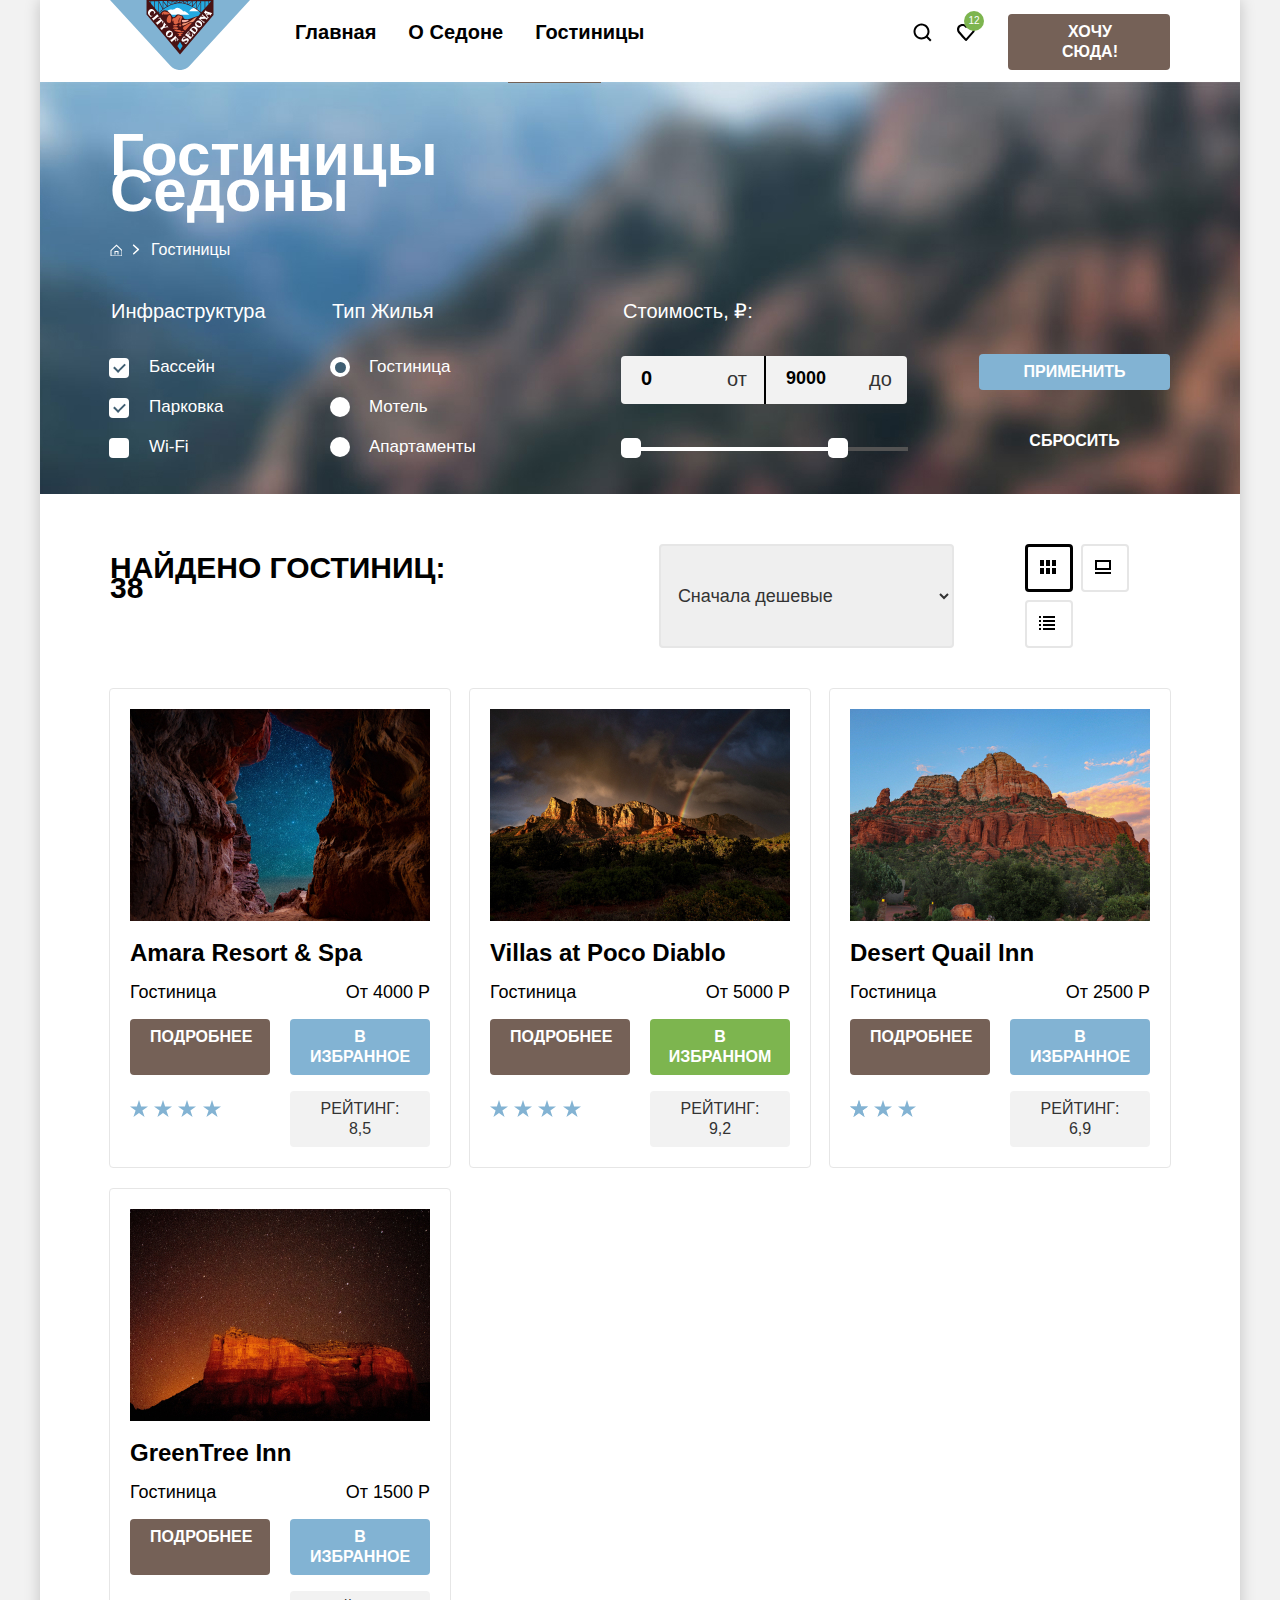
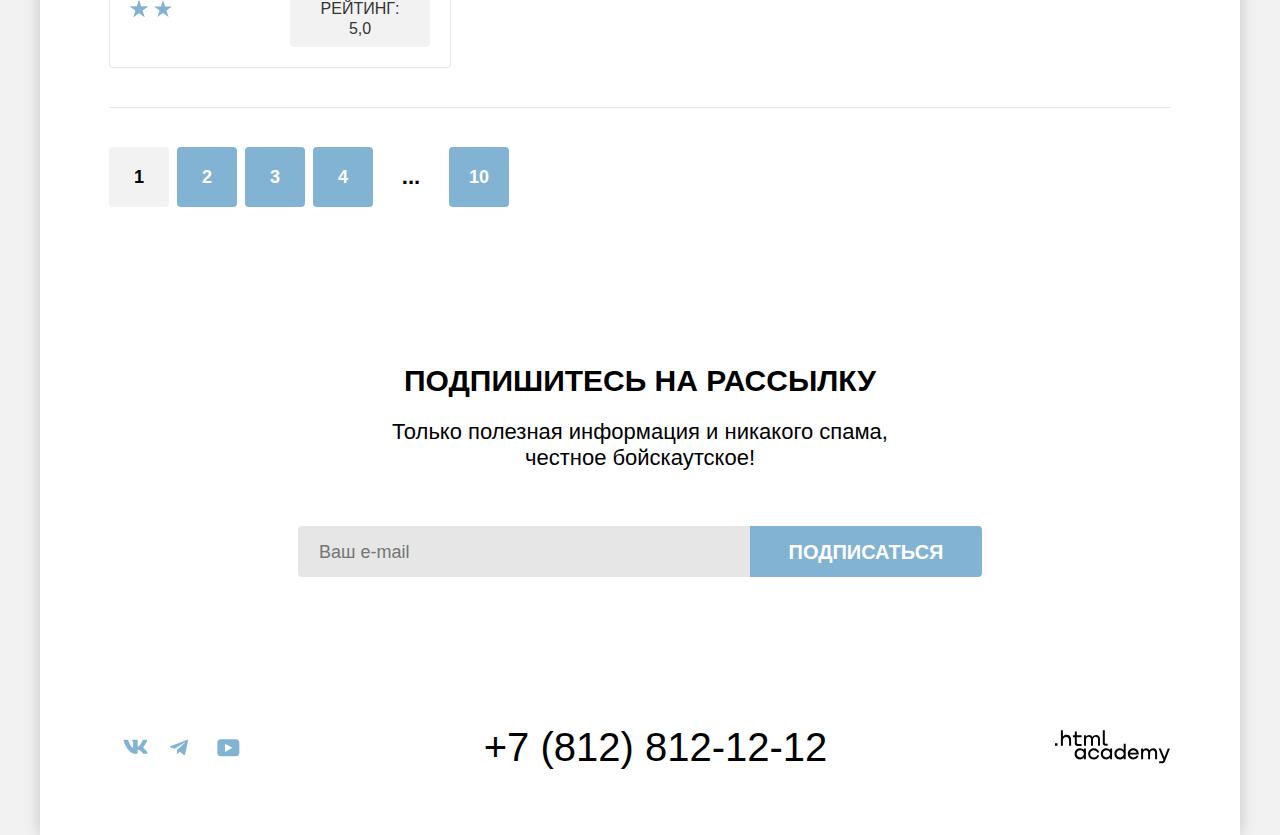
==== catalog.html @ 8e76fc3d "Merge pull request #8 from ClaireFotina/master" ====
<!DOCTYPE html>
<html lang="ru">

    <head>
        <meta charset="utf-8">
        <title>HTML Academy: Седона</title>
        <link rel="stylesheet" href="./styles/style.css">
    </head>

    <body class="body">
        <div class="container">
            <header class="main-header">
                <a href="#" class="logo-link">
                    <img class="logo-image" src="./images/logo.svg" alt="Логотип сайта города Седона">
                </a>
                <nav class="nav">
                    <ul class="main-menu">
                        <li class="main-menu-item">
                            <a href="./index.html" class="main-menu-link">Главная</a>
                        </li>
                        <li class="main-menu-item">
                            <a href="#" class="main-menu-link">О Седоне</a>
                        </li>
                        <li class="main-menu-item">
                            <a href="./catalog.html" class="main-menu-link">Гостиницы</a>
                        </li>
                    </ul>
                    <ul class="user-menu">
                        <li class="user-menu-item">
                            <a href="#" class="user-menu-link-search">
                                <span class="visually-hidden">Поиск по сайту</span>
                            </a>
                        </li>
                        <li class="user-menu-item">
                            <a href="#" class="user-menu-link-favorite">
                                <span class="visually-hidden">Перейти в избранное</span>
                                <span class="fav-count">12</span>
                            </a>
                        </li>
                        <li class="user-menu-item-button">
                            <a href="#" class="user-menu-link-button">Хочу сюда!</a>
                        </li>
                    </ul>
                </nav>
            </header>
            <main>
                <section class="filter-content">
                    <h1 class="title">Гостиницы Седоны</h1>
                    <ul class="breadcrumbs">
                        <li class="breadcrumbs-icon">
                            <a href="#" class="breadcrumbs-link-home">
                                <span class="visually-hidden">Домик</span>
                            </a>
                        </li>
                        <li class="breadcrumbs-icon">
                            <a href="#" class="breadcrumbs-link-next">
                                <span class="visually-hidden">Следующий</span>
                            </a>
                        </li>
                        <li class="breadcrumbs-item">
                            <a href="#" class="breadcrumbs-link-hotels">Гостиницы</a>
                        </li>
                    </ul>
                    <h2 class="visually-hidden">Параметры поиска с фильтрами</h2>
                    <form class="search-form" action="https://echo.htmlacademy.ru/" method="get">
                        <fieldset class="search-option">
                            <legend class="search-option-title">Инфраструктура</legend>
                            <ul class="search-option-list">
                                <li class="search-option-item">
                                    <input class="checkbox-input visually-hidden" type="checkbox" id="swimming-pool"
                                        name="swimming pool" checked>
                                    <label class="checkbox-label" for="swimming-pool">Бассейн</label>
                                </li>
                                <li class="search-option-item">
                                    <input class="checkbox-input visually-hidden" type="checkbox" id="parking"
                                        name="parking" checked>
                                    <label class="checkbox-label" for="parking">Парковка</label>
                                </li>
                                <li class="search-option-item">
                                    <input class="checkbox-input visually-hidden" type="checkbox" id="Wi-Fi"
                                        name="Wi-Fi">
                                    <label class="checkbox-label" for="swimming-pool">Wi-Fi</label>
                                </li>
                            </ul>
                        </fieldset>
                        <fieldset class="search-option housing">
                            <legend class="search-option-title">Тип Жилья</legend>
                            <ul class="search-option-list">
                                <li class="search-option-item">
                                    <input class="checkbox-input visually-hidden" type="radio" id="type-house"
                                        name="type-house" checked>
                                    <label class="checkbox-label-radio" for="type-house">Гостиница</label>
                                </li>
                                <li class="search-option-item">
                                    <input class="checkbox-input visually-hidden" type=" radio" id="type-house"
                                        name="type-house">
                                    <label class="checkbox-label-radio" for="type-house">Мотель</label>
                                </li>
                                <li class="search-option-item">
                                    <input class="checkbox-input visually-hidden" type="radio" id="type-house"
                                        name="type-house">
                                    <label class="checkbox-label-radio" for="type-house">Апартаменты</label>
                                </li>
                            </ul>
                        </fieldset>
                        <fieldset class="search-option cost-form">
                            <legend class="search-option-title">Стоимость, ₽:</legend>
                            <div class="cost">
                                <imput class="cost-from" type="text" placehoider="0">0</imput>
                                <label class="catalog-filter-from">от</label>
                                <imput class="cost-till" type="text" placehoider="9000">9000</imput>
                                <label class="catalog-filter-till">до</label>
                            </div>
                            <div class="container-cost">
                                <div class="range"></div>
                                <div class="scale"></div>
                                <button class="handler handler-min" type="button">
                                    <span class="visually-hidden">Установить нижнюю границу диапазона цены</span>
                                </button>
                                <button class="handler handler-max" type="button">
                                    <span class="visually-hidden">Установить верхнюю границу диапазона цены</span>
                                </button>
                            </div>
                        </fieldset>
                        <fieldset class="search-option">
                            <a href="#" class="apply">Применить</a>
                            <a href="#" class="reset">Сбросить</a>
                        </fieldset>
                    </form>
                </section>
                <section class="catalog-hotels">
                    <h2 class="found">Найдено гостиниц: 38</h2>
                    <select class="select-control" aria-label="Сортировка">
                        <option value="cheap">Сначала дeшевые</option>
                        <option value="expensive">Сначала дорогие</option>
                        <option value="number-stars">По количеству звезд</option>
                    </select>
                    <div class="button-cards">
                        <a href="#" class="button-card">
                            <span class="visually-hidden">Показать карточки</span>
                        </a>
                        <a href="#" class="button-card-big">
                            <span class="visually-hidden">Показать курупные карточки с описанием</span>
                        </a>
                        <a href="#" class="button-card-ul">
                            <span class="visually-hidden">Показать список</span>
                        </a>
                    </div>
                </section>
                <ul class="product-list">
                    <li class="hotel-card">
                        <a href="hotel.html" class="hotel-card-link">
                            <img class="hotel-card-image" src="./images/hotel-1.jpg" alt="фото отеля Амара">
                            <h3 class="hotel-card-title">Amara Resort & Spa</h3>
                        </a>
                        <div class="prices">
                            <p class="hotel-card-price">Гостиница</p>
                            <p class="price">От 4000 P</p>
                        </div>
                        <div class="cards-container">
                            <a href="№" class="hotel-details">Подробнее</a>
                            <a href="№" class="hotel-favorites">В избранное</a>
                            <p class="four-stars-raiting"></p>
                            <span class="raiting">Рейтинг: 8,5</span>
                        </div>
                    </li>
                    <li class="hotel-card">
                        <a href="hotel.html" class="hotel-card-link">
                            <img class="hotel-card-image" src="./images/hotel-2.jpg" alt="фото виллы в Поко Диабло">
                            <h3 class="hotel-card-title">Villas at Poco Diablo</h3>
                        </a>
                        <div class="prices">
                            <p class="hotel-card-price">Гостиница</p>
                            <p class="price">От 5000 P</p>
                        </div>
                        <div class="cards-container">
                            <a href="№" class="hotel-details">Подробнее</a>
                            <a href="№" class="hotel-favorites green">В избранном</a>
                            <p class="four-stars-raiting"></p>
                            <span class="raiting">Рейтинг: 9,2</span>
                        </div>
                    </li>
                    <li class="hotel-card">
                        <a href="hotel.html" class="hotel-card-link">
                            <img class="hotel-card-image" src="./images/hotel-3.jpg" alt="фото отеля Дезерт Квол Инн">
                            <h3 class="hotel-card-title">Desert Quail Inn</h3>
                        </a>
                        <div class="prices">
                            <p class="hotel-card-price">Гостиница</p>
                            <p class="price">От 2500 Р</p>
                        </div>
                        <div class="cards-container">
                            <a href="№" class="hotel-details">Подробнее</a>
                            <a href="№" class="hotel-favorites">В избранное</a>
                            <p class="three-stars-raiting"></p>
                            <span class="raiting">Рейтинг: 6,9</span>
                        </div>
                    </li>
                    <li class="hotel-card">
                        <a href="hotel.html" class="hotel-card-link">
                            <img class="hotel-card-image" src="./images/hotel-4.jpg" alt="фото отеля Грин Три Инн">
                            <h3 class="hotel-card-title">GreenTree Inn</h3>
                        </a>
                        <div class="prices">
                            <p class="hotel-card-price">Гостиница</p>
                            <p class="price">От 1500 Р</p>
                        </div>
                        <div class="cards-container">
                            <a href="№" class="hotel-details">Подробнее</a>
                            <a href="№" class="hotel-favorites">В избранное</a>
                            <p class="two-stars-raiting"></p>
                            <span class="raiting">Рейтинг: 5,0</span>
                        </div>
                    </li>
                </ul>
                <div class="long-line">
                    <div class="line"></div>
                </div>
                <ul class="pagination">
                    <li class="pagination-item">
                        <a href="#" class="pagination-current pagination-link">1</a>
                    </li>
                    <li class="pagination-item">
                        <a href="#" class="pagination-link">2</a>
                    </li>
                    <li class="pagination-item">
                        <a href="#" class="pagination-link">3</a>
                    </li>
                    <li class="pagination-item">
                        <a href="#" class="pagination-link">4</a>
                    </li>
                    <li class="pagination-item">
                        <a href="#" class="pagination-link-more">...</a>
                    </li>
                    <li class="pagination-item">
                        <a href="#" class="pagination-link">10</a>
                    </li>
                </ul>
                </section>
            </main>
            <footer class="main-footer">
                <section class="subscribe-catalog">
                    <h2 class="visually-hidden">Подписка</h2>
                    <p class="subscribe-welcome-catalog">Подпишитесь на рассылку</p>
                    <p class="subscribe-description-catalog">Только полезная информация и никакого спама,<br>честное
                        бойскаутское!</p>
                    <form class="subscribe-form" action="https://echo.htmlacademy.ru/" method="post">
                        <input class="email-catalog" type="email" name="subscribe-email" placeholder="Ваш e-mail"
                            required>
                        <button class="subscribe-button" type="submit">Подписаться</button>
                    </form>
                </section>
                <section class="address">
                    <h2 class="visually-hidden">Контактная информация</h2>
                    <ul class="social-list">
                        <li class="social-item">
                            <a class="social-link-vk" href="#">
                                <span class="visually-hidden">Вконтакте</span>
                            </a>
                        </li>
                        <li class="social-item">
                            <a class="social-link-tg" href="#">
                                <span class="visually-hidden">Tелеграмм</span>
                            </a>
                        </li>
                        <li class="social-item">
                            <a class="social-link-youtube" href="#">
                                <span class="visually-hidden">Ютуб</span>
                            </a>
                        </li>
                    </ul>
                    <div class="phone-item">
                        <a class="phone-button-catalog" href="tel:+78128121212">+7 (812) 812-12-12</a>
                    </div>
                    <div class="footer-logo-block">
                        <a class="footer-logo-link" href="https://htmlacademy.ru/">
                            <img class="footer-logo" src="./images/html-academy.svg" alt="Логотип HTML Academy">
                        </a>
                </section>
            </footer>
        </div>
    </body>

</html>
---- styles/style.css ----
@font-face {
    font-family: "PT Sans";
    font-style: normal;
    font-weight: 400;
    src: url("../fonts/ptsans-400.woff2") format("woff2");
    font-display: swap;
}

@font-face {
    font-family: "PT Sans";
    font-style: normal;
    font-weight: 700;
    src: url("../fonts/ptsans-700.woff2") format("woff2");
    font-display: swap;
}

.body {
    margin: 0;
    padding: 0;
    font-family: "PT Sans", "Arial", sans-serif;
    font-size: 18px;
    font-weight: 400;
    line-height: 21px;
    color: #000000;
    background-color: #f2f2f2;
}

.container {
    width: 1200px;
    margin-left: auto;
    margin-right: auto;
    background-color: #ffffff;
    box-shadow: 0 0 15px rgba(0, 0, 0, 0.2);
}

.main-header {
    position: relative;
    padding-left: 239px;
}

.logo-link {
    position: absolute;
    top: 0;
    left: 70px;
}

.logo-image {}

.nav {
    display: flex;
    justify-content: space-between;
}

.main-menu {
    margin: 0;
    padding: 0;
    list-style: none;
    display: flex;
    width: 500px;
    flex-wrap: wrap;
}

.main-menu-item {}

.main-menu-link {
    color: #000000;
    font-size: 20px;
    font-weight: 700;
    line-height: 24px;
    text-decoration: none;
    padding: 20px 16px;
    display: block;
}

.user-menu {
    margin: 0;
    padding: 14px 70px 12px 0;
    list-style: none;
    display: flex;
    width: 380px;
    flex-wrap: wrap;
    justify-content: flex-end;
}

.user-menu-item {}

.user-menu-link-search {
    width: 44px;
    height: 36px;
    display: block;
    background-image: url("../images/search.svg");
    background-repeat: no-repeat;
    background-position: center center;
}

.user-menu-link-favorite {
    width: 44px;
    height: 36px;
    display: block;
    background-image: url("../images/heart.svg");
    background-repeat: no-repeat;
    background-position: center center;
    position: relative;
}

.fav-count {
    background-color: #7db54f;
    min-width: 20px;
    height: 20px;
    border-radius: 10px;
    font-size: 10px;
    font-weight: 400;
    line-height: 20px;
    color: #ffffff;
    text-align: center;
    position: absolute;
    right: 4px;
    top: -3px;
}

.user-menu-item-button {
    margin-left: 20px;
}

.user-menu-link-button {
    display: block;
    background-color: #756157;
    border-radius: 4px;
    text-decoration: none;
    max-width: 162px;
    box-sizing: border-box;
    font-size: 16px;
    font-weight: 700;
    line-height: 20px;
    text-align: center;
    color: #ffffff;
    text-transform: uppercase;
    padding: 8px 34px 8px 36px;
}

.welcome {
    padding-bottom: 84px;
    padding-top: 50px;
    background-color: #264f6b;
    background-image: url("../images/triangle.svg"), url("../images/background-welcome.jpg");
    background-size: 100% 57px, cover;
    min-height: 352px;
    background-repeat: no-repeat, no-repeat;
    background-position: left 0 bottom 0, center top;
}

.visually-hidden {
    position: absolute;
    width: 1px;
    height: 1px;
    margin: -1px;
    padding: 0;
    overflow: hidden;
    border: 0;
    clip: rect(0 0 0 0);
}

.welcome-image {
    display: block;
    margin: 0 auto 0 auto;
}

.reasons {
    margin: 0;
    padding-top: 69px;
}

.reasons-text {
    text-transform: uppercase;
    color: #000000;
    text-align: center;
    font-size: 30px;
    font-weight: 700;
    line-height: 36px;
    margin: 0 0 25px;
    padding: 0;
}

.reasons-subtext {
    color: #333333;
    text-align: center;
    font-size: 22px;
    font-weight: 400;
    line-height: 26px;
    margin: 0 0 89px;
    padding: 0;
}

.reasons-list {
    margin: 0;
    padding: 0;
    display: flex;
    flex-wrap: wrap;
    list-style: none;
}

.reasons-item-blue {
    width: 1200px;
    margin: 0;
    padding: 0;
    display: flex;
}

.reasons-blu-container {
    background-color: #82b3d3;
    width: 400px;
    padding: 103px 0;
    background-image: url(../images/line-white.svg);
    background-repeat: no-repeat;
    background-position: center 188px;
}

.reasons-title {
    text-transform: uppercase;
    color: #000000;
    text-align: center;
    font-size: 24px;
    font-weight: 700;
    line-height: 28px;
    margin: 0 0 60px;
    padding: 0;
}

.reasons-item-blue .reasons-title {
    color: #ffffff;
}

.reasons-description {
    color: #333333;
    text-align: center;
    font-size: 18px;
    font-weight: 400;
    line-height: 21px;
    margin: 0;
    padding: 0;
}

.reasons-item-blue .reasons-description {
    color: #ffffff;
}

.reasons-image {
    width: 800px;
    height: 100%;
    object-fit: cover;
}

.reasons-item {
    background-color: rgba(131, 179, 211, 0.20);
    width: 400px;
    margin: 0;
    padding-top: 114px;
    padding-bottom: 113px;
    background-image: url(../images/line-grey.svg);
    background-repeat: no-repeat;
    background-position: center 198px;
    ;
}

.reasons-item:nth-child(2n) {
    background-color: rgba(131, 179, 211, 0.12);
}

.services {
    margin: 0;
    padding-top: 64px;
}

.services-slogan {
    color: #000000;
    text-align: center;
    font-size: 30px;
    font-weight: 700;
    line-height: 36px;
    text-transform: uppercase;
    margin: 0 0 21px;
    padding: 0;
}

.services-description {
    color: #333333;
    text-align: center;
    font-size: 22px;
    font-weight: 400;
    line-height: 26px;
    margin: 0 0 63px;
    padding: 0;
}

.services-list {
    margin: 0;
    padding: 0;
    color: #000000;
    display: flex;
    flex-wrap: wrap;
    list-style: none;
    width: 1200px;
}

.services-item {
    background: rgba(131, 179, 211, 0.12);
    width: 400px;
    margin: 0;
    padding-top: 185px;
    padding-bottom: 81px;
    background-image: url("../images/house.svg");
    background-repeat: no-repeat;
    background-position: center 83px;
}

.services-item:nth-child(2n) {
    background-color: #ffffff;
}

.services-item-house {
    background-image: url("../images/house.svg");
}

.services-item-burger {
    background-image: url("../images/food.svg");
}

.services-item-souvenir {
    background-image: url("../images/souvenir.svg");
}

.services-title {
    color: #000000;
    font-size: 24px;
    font-weight: 700;
    line-height: 28px;
    text-transform: uppercase;
    text-align: center;
    margin: 0 0 28px;
}

.services-text {
    color: #333333;
    text-align: center;
    font-size: 18px;
    font-weight: 400;
    line-height: 21px;
    margin: 0;
    padding: 0;
}

.search {
    padding-bottom: 95px;
    padding-top: 96px
}

.search-title {
    text-align: center;
    font-size: 30px;
    font-weight: 700;
    line-height: 36px;
    text-transform: uppercase;
    padding: 0;
    margin: 0 auto 20px;
    width: 600px;
}

.search-description {
    font-size: 22px;
    font-weight: 400;
    line-height: 26px;
    text-align: center;
    padding: 0;
    margin: 0 auto 54px;
    width: 600px;
}

.search-button {
    display: inline-block;
    color: #ffffff;
    text-align: center;
    text-transform: uppercase;
    font-size: 20px;
    font-weight: 700;
    line-height: 36px;
    border-radius: 4px;
    background: #756157;
    text-decoration: none;
    min-height: 36px;
    margin: 0 412px 0 412px;
    padding: 8px 50px;
    max-width: 600px;
    box-sizing: border-box;
}

.main-footer {}

.subscribe {
    padding-top: 98px;
    padding-bottom: 105px;
    display: block;
    background-color: #264f6b;
    background-image: url("../images/background-subscribe.jpg");
    background-repeat: no-repeat;
    background-position: center;
    background-size: cover;
    width: 1200px;
}

.subscribe-welcome {
    color: #ffffff;
    font-size: 30px;
    font-weight: 700;
    line-height: 36px;
    text-transform: uppercase;
    text-align: center;
    margin: 0 auto 20px;
    padding: 0;
    width: 500px;
}

.subscribe-description {
    color: #ffffff;
    text-align: center;
    font-size: 22px;
    font-weight: 400;
    line-height: 26px;
    margin: 0 auto 54px;
    padding: 0;
    width: 500px;
}

.subscribe-form {
    display: flex;
    flex-wrap: wrap;
    margin-left: 258px;
    width: 684px;
}

.email {
    font-family: "PT Sans", "Arial", sans-serif;
    font-size: 18px;
    font-weight: 400;
    line-height: 24px;
    width: 452px;
    min-height: 51px;
    padding-left: 21px;
    border: none;
    border-radius: 4px 0 0 4px;
    box-sizing: border-box;
}

.subscribe-button {
    font-family: "PT Sans", "Arial", sans-serif;
    color: #ffffff;
    text-align: center;
    text-transform: uppercase;
    font-size: 20px;
    font-weight: 700;
    line-height: 36px;
    background: #82b3d3;
    width: 232px;
    border: none;
    border-radius: 0 4px 4px 0;
}

.address {
    display: flex;
    flex-wrap: wrap;
    padding: 45px 70px 56px 83px;
    justify-content: space-between;
}

.social-list {
    display: flex;
    flex-wrap: wrap;
    margin: 12px 0 0;
    padding: 0;
    width: 150px;
}

.social-item {
    list-style: none;
    text-decoration: none;
}

.social-link-vk {
    display: block;
    background-image: url("../images/vk.svg");
    background-repeat: no-repeat;
    width: 47px;
    height: 40px;
}

.social-link-tg {
    display: block;
    background-image: url("../images/telegram.svg");
    background-repeat: no-repeat;
    width: 47px;
    height: 40px;
}

.social-link-youtube {
    display: block;
    background-image: url("../images/youtube.svg");
    background-repeat: no-repeat;
    width: 47px;
    height: 40px;
}

.phone-item {}

.phone-button {
    font-family: "PT Sans", "Arial", sans-serif;
    color: #000000;
    font-size: 40px;
    font-weight: 400;
    line-height: 40px;
    list-style: none;
    text-decoration: none;
    margin-right: 11px;
}

.footer-logo-block {
    padding-top: 3px;
}

.footer-logo-link {}

.footer-logo {}

.filter-content {
    background-color: #54a3d8;
    background-image: url("../images/filtr.jpg");
    background-repeat: no-repeat;
    background-position: center;
    background-size: cover;
    width: 1200px;
    min-height: 357px;
    padding: 55px 0 0;
}

.title {
    margin: 0 600px 30px 70px;
    padding: 0;
    color: #ffffff;
    font-size: 60px;
    font-weight: 700;
    line-height: 36px;
}

.breadcrumbs {
    margin: 0 0 0 70px;
    padding: 0;
    display: flex;
    flex-wrap: wrap;
    width: 240px;
}

.breadcrumbs-icon {
    list-style: none;
    text-decoration: none;
    padding-top: 5px;
}

.breadcrumbs-link-home {
    display: block;
    background-image: url("../images/home.svg");
    background-repeat: no-repeat;
    width: 12px;
    height: 12px;
}

.breadcrumbs-link-next {
    display: block;
    background-image: url("../images/next.svg");
    background-repeat: no-repeat;
    width: 12px;
    height: 12px;
    margin-left: 10px;
}

.breadcrumbs-item {
    list-style: none;
    text-decoration: none;
}

.breadcrumbs-link-hotels {
    color: #ffffff;
    text-decoration: none;
    margin-left: 7px;
    font-size: 16px;
}

.search-form {
    display: flex;
    margin: 0;
    padding-top: 41px;
    padding-left: 69px;
    color: #ffffff;
    flex-wrap: wrap;
    justify-content: flex-start;
    padding-right: 70px;
}

.search-option {
    margin: 0;
    padding: 0;
    font-size: 20px;
    border: none;
    width: 150px;
}

.housing {
    margin-left: 31px;
}

.search-option-title {
    margin-bottom: 34px;
}

.search-option-list {
    margin: 0;
    padding: 0;
    min-width: 150px;
}

.search-option-item {
    list-style: none;
    text-decoration: none;
    margin-bottom: 19px;
    font-size: 17px;
    position: relative;
}

.checkbox-input {}

.checkbox-label {
    position: relative;
    padding-left: 40px;
}

.checkbox-label::before {
    content: "";
    width: 20px;
    height: 20px;
    position: absolute;
    background-color: #ffffff;
    border-radius: 4px;
    left: 0;
    top: 1px;
    display: block;
}

.checkbox-label::after {
    content: "";
    width: 9px;
    height: 5px;
    position: absolute;
    transform: rotate(-45deg);
    border-bottom: 2px solid #3f5e72;
    border-left: 2px solid #3f5e72;
    left: 5px;
    top: 6px;
    display: none;
}

.checkbox-input:checked + .checkbox-label::after {
    display: block;
}

.checkbox-label-radio {
    position: relative;
    padding-left: 39px;
}

.checkbox-label-radio::before {
    content: "";
    width: 20px;
    height: 20px;
    position: absolute;
    background-color: #ffffff;
    border-radius: 10px;
    left: 0;
    top: 0;
    display: block;
}

.checkbox-label-radio::after {
    content: "";
    width: 11px;
    height: 11px;
    border-radius: 6px;
    position: absolute;
    background-color: #3f5e72;
    left: 5px;
    top: 5px;
    display: none;
}

.checkbox-input:checked + .checkbox-label-radio::after {
    display: block;
}

.cost-form {
    margin-left: 101px;
    margin-right: 72px;
    width: 295px;
}

.cost {
    display: flex;
    position: relative;
    color: #000000;
}

.cost-from {
    width: 143px;
    height: 48px;
    background: #f2f2f2;
    border-radius: 4px 0 0 4px;
    border: none;
    box-sizing: border-box;
    padding: 12px 20px;
    color: #000000;
    font-weight: 700;
    line-height: 21px;
}

.cost-till {
    width: 143px;
    height: 48px;
    background: #f2f2f2;
    border-radius: 0 4px 4px 0;
    border: none;
    box-sizing: border-box;
    padding: 12px 20px;
    color: #000000;
    font-weight: 700;
    line-height: 21px;
    font-size: 18px;
    border-left: 2px solid;
}

.catalog-filter-from {
    position: absolute;
    top: 13px;
    left: 106px;
    color: #333333;
}

.catalog-filter-till {
    position: absolute;
    top: 13px;
    left: 248px;
    color: #333333;
}

.container-cost {
    position: relative;
}

.range {
    width: 226px;
    height: 4px;
    background-color: #ffffff;
    position: absolute;
    top: 43px;
    left: 0;
    z-index: 5;
}

.scale {
    width: 287px;
    height: 4px;
    background-color: #535353;
    position: absolute;
    top: 43px;
    left: 0;
    z-index: 1;
}

.handler {
    position: absolute;
    top: 34px;
    border: none;
    width: 20px;
    height: 20px;
    border-radius: 5px;
    background-color: #ffffff;
    cursor: pointer;
    z-index: 10;
}

.handler-min {
    left: 0;
}

.handler-max {
    left: 207px;
}

.search-option {
    display: flex;
    flex-direction: column;
    width: 190px;
}

.apply {
    display: block;
    text-transform: uppercase;
    font-weight: 700;
    font-size: 16px;
    line-height: 20px;
    text-align: center;
    background: #82b3d3;
    box-sizing: border-box;
    width: 191px;
    padding: 8px 41px;
    border-radius: 4px;
    color: #ffffff;
    text-decoration: none;
    margin-top: 53px;
}

.reset {
    display: block;
    text-transform: uppercase;
    font-weight: 700;
    font-size: 16px;
    line-height: 20px;
    text-align: center;
    width: 191px;
    color: #ffffff;
    text-decoration: none;
    margin-top: 41px;
}

.catalog-hotels {
    padding: 50px 68px 0 70px;
    margin: 0;
    display: flex;
    justify-content: flex-start;
}

.found {
    padding: 0;
    margin: 0;
    margin-top: 14px;
    font-weight: 700;
    font-size: 30px;
    line-height: 20px;
    text-transform: uppercase;
}

.select-control {
    margin-left: 202px;
    padding: 9px 86px 10px 13px;
    font-size: 18px;
    color: #333333;
    font-family: "PT Sans", "Arial", sans-serif;
    font-weight: 400;
    line-height: 21px;
    border: 2px solid #e6e6e6;
    border-radius: 4px;
}

.button-cards {
    display: flex;
    flex-wrap: wrap;
    justify-content: start;
    margin-left: 71px;
    gap: 8px;
}

.button-card {
    display: block;
    width: 48px;
    height: 48px;
    background-color: #ffffff;
    border-radius: 4px;
    border: 3px solid #000000;
    box-sizing: border-box;
    background-image: url("../images/cards.svg");
    background-repeat: no-repeat;
    background-size: 16px 14px;
    background-position: 12px 13px;
}

.button-card-big {
    display: block;
    width: 48px;
    height: 48px;
    background-color: #ffffff;
    border-radius: 4px;
    border: 2px solid #e6e6e6;
    box-sizing: border-box;
    background-image: url("../images/big-cards.svg");
    background-repeat: no-repeat;
    background-size: 16px 14px;
    background-position: 12px 14px;
}

.button-card-ul {
    display: block;
    width: 48px;
    height: 48px;
    background-color: #ffffff;
    border-radius: 4px;
    border: 2px solid #e6e6e6;
    ;
    box-sizing: border-box;
    background-image: url("../images/ul.svg");
    background-repeat: no-repeat;
    background-size: 16px 14px;
    background-position: 12px 14px;
}

.product-list {
    display: flex;
    flex-wrap: wrap;
    margin: 0;
    justify-content: space-between;
    padding: 40px 69px 19px;
}

.hotel-card {
    padding: 0;
    margin: 0;
    width: 300px;
    min-height: 395px;
    margin-bottom: 20px;
    list-style: none;
    border: 1px solid #e6e6e6;
    border-radius: 4px;
    padding: 20px;
}

.hotel-card-link {
    text-decoration: none;
}

.hotel-card-image {}

.hotel-card-title {
    color: #000000;
    font-size: 24px;
    font-weight: 700;
    line-height: 36px;
    padding: 0;
    margin: 9px 0 11px;
    width: 300px;
}

.prices {
    display: flex;
    justify-content: space-between;
    width: 300px;
}

.hotel-card-price {
    padding: 0;
    margin: 0;
}

.price {
    padding: 0;
    margin: 0;
}

.cards-container {
    display: flex;
    flex-wrap: wrap;
    width: 300px;
}

.hotel-details {
    display: block;
    text-transform: uppercase;
    background-color: #756157;
    box-sizing: border-box;
    color: #ffffff;
    font-weight: 700;
    font-size: 16px;
    line-height: 20px;
    text-align: center;
    width: 140px;
    padding: 8px 20px;
    border-radius: 4px;
    margin-top: 16px;
    text-decoration: none;
}

.hotel-favorites {
    display: block;
    text-transform: uppercase;
    background-color: #82b3d3;
    box-sizing: border-box;
    color: #ffffff;
    font-weight: 700;
    font-size: 16px;
    line-height: 20px;
    text-align: center;
    width: 140px;
    padding: 8px 20px;
    border-radius: 4px;
    margin-top: 16px;
    text-decoration: none;
    margin-left: 20px;
}

.green {
    background-color: #7db54f;
    padding: 8px 18px;
}

.four-stars-raiting {
    width: 140px;
    background-image: url(../images/star.svg), url(../images/star.svg), url(../images/star.svg), url(../images/star.svg);
    background-repeat: no-repeat;
    background-position: left 0 top 25px, left 24px top 25px, left 48px top 25px, left 73px top 25px;
    margin: 0;
}

.three-stars-raiting {
    width: 140px;
    background-image: url(../images/star.svg), url(../images/star.svg), url(../images/star.svg), url(../images/star.svg);
    background-repeat: no-repeat;
    background-position: left 0 top 25px, left 24px top 25px, left 48px top 25px;
    margin: 0;
}

.two-stars-raiting {
    width: 140px;
    background-image: url(../images/star.svg), url(../images/star.svg), url(../images/star.svg);
    background-repeat: no-repeat;
    background-position: left 0 top 25px, left 24px top 25px;
    margin: 0;
}

.raiting {
    display: block;
    text-transform: uppercase;
    background-color: #f2f2f2;
    box-sizing: border-box;
    color: #333333;
    font-weight: 400;
    font-size: 16px;
    line-height: 20px;
    text-align: center;
    width: 140px;
    padding: 8px 20px;
    border-radius: 4px;
    margin-top: 16px;
    text-decoration: none;
    margin-left: 20px;
}

.pagination {
    margin: 0;
    padding: 40px 69px 58px;
    display: flex;
    flex-wrap: wrap;
    justify-content: start;
}

.long-line {
    position: relative;
    margin: 0;
    padding: 0;
}

.line {
    position: absolute;
    width: 1060px;
    height: 1px;
    background-color: #e6e6e6;
    top: 0;
    left: 70px;
    z-index: 1;
}

.pagination-item {
    margin: 0;
    padding: 0;
    list-style: none;
}

.pagination-link {
    display: block;
    margin: 0;
    background-color: #82b3d3;
    width: 60px;
    height: 60px;
    border-radius: 4px;
    box-sizing: border-box;
    padding: 20px;
    margin-right: 8px;
    font-weight: 700;
    font-size: 18px;
    line-height: 20px;
    text-align: center;
    text-decoration: none;
    color: #ffffff;
}

.pagination-current {
    display: block;
    margin: 0;
    background-color: #f2f2f2;
    width: 60px;
    height: 60px;
    border-radius: 4px;
    box-sizing: border-box;
    padding: 20px;
    margin-right: 8px;
    font-weight: 700;
    font-size: 18px;
    line-height: 20px;
    text-align: center;
    text-decoration: none;
    color: #000000;
}

.pagination-link-more {
    display: block;
    margin: 0;
    background-color: #ffffff;
    width: 60px;
    height: 60px;
    border-radius: 4px;
    box-sizing: border-box;
    padding: 20px;
    margin-right: 8px;
    font-weight: 700;
    font-size: 22px;
    line-height: 20px;
    text-align: center;
    text-decoration: none;
    color: #000000;
}

.subscribe-catalog {
    padding-top: 98px;
    padding-bottom: 105px;
    display: block;
    background-color: #ffffff;
    background-repeat: no-repeat;
    background-position: center;
    background-size: cover;
    width: 1200px;
}

.subscribe-welcome-catalog {
    color: #000000;
    font-size: 30px;
    font-weight: 700;
    line-height: 36px;
    text-transform: uppercase;
    text-align: center;
    margin: 0 auto 20px;
    padding: 0;
    width: 500px;
}


.subscribe-description-catalog {
    color: #000000;
    text-align: center;
    font-size: 22px;
    font-weight: 400;
    line-height: 26px;
    margin: 0 auto 55px;
    padding: 0;
    width: 500px;
}

.email-catalog {
    background-color: #e6e6e6;
    font-family: "PT Sans", "Arial", sans-serif;
    font-size: 18px;
    font-weight: 400;
    line-height: 24px;
    width: 452px;
    min-height: 51px;
    padding-left: 21px;
    border: none;
    border-radius: 4px 0 0 4px;
    box-sizing: border-box;
}

.phone-button-catalog {
    font-family: "PT Sans", "Arial", sans-serif;
    color: #000000;
    font-size: 40px;
    font-weight: 400;
    line-height: 40px;
    list-style: none;
    text-decoration: none;
    margin-right: 17px;
}
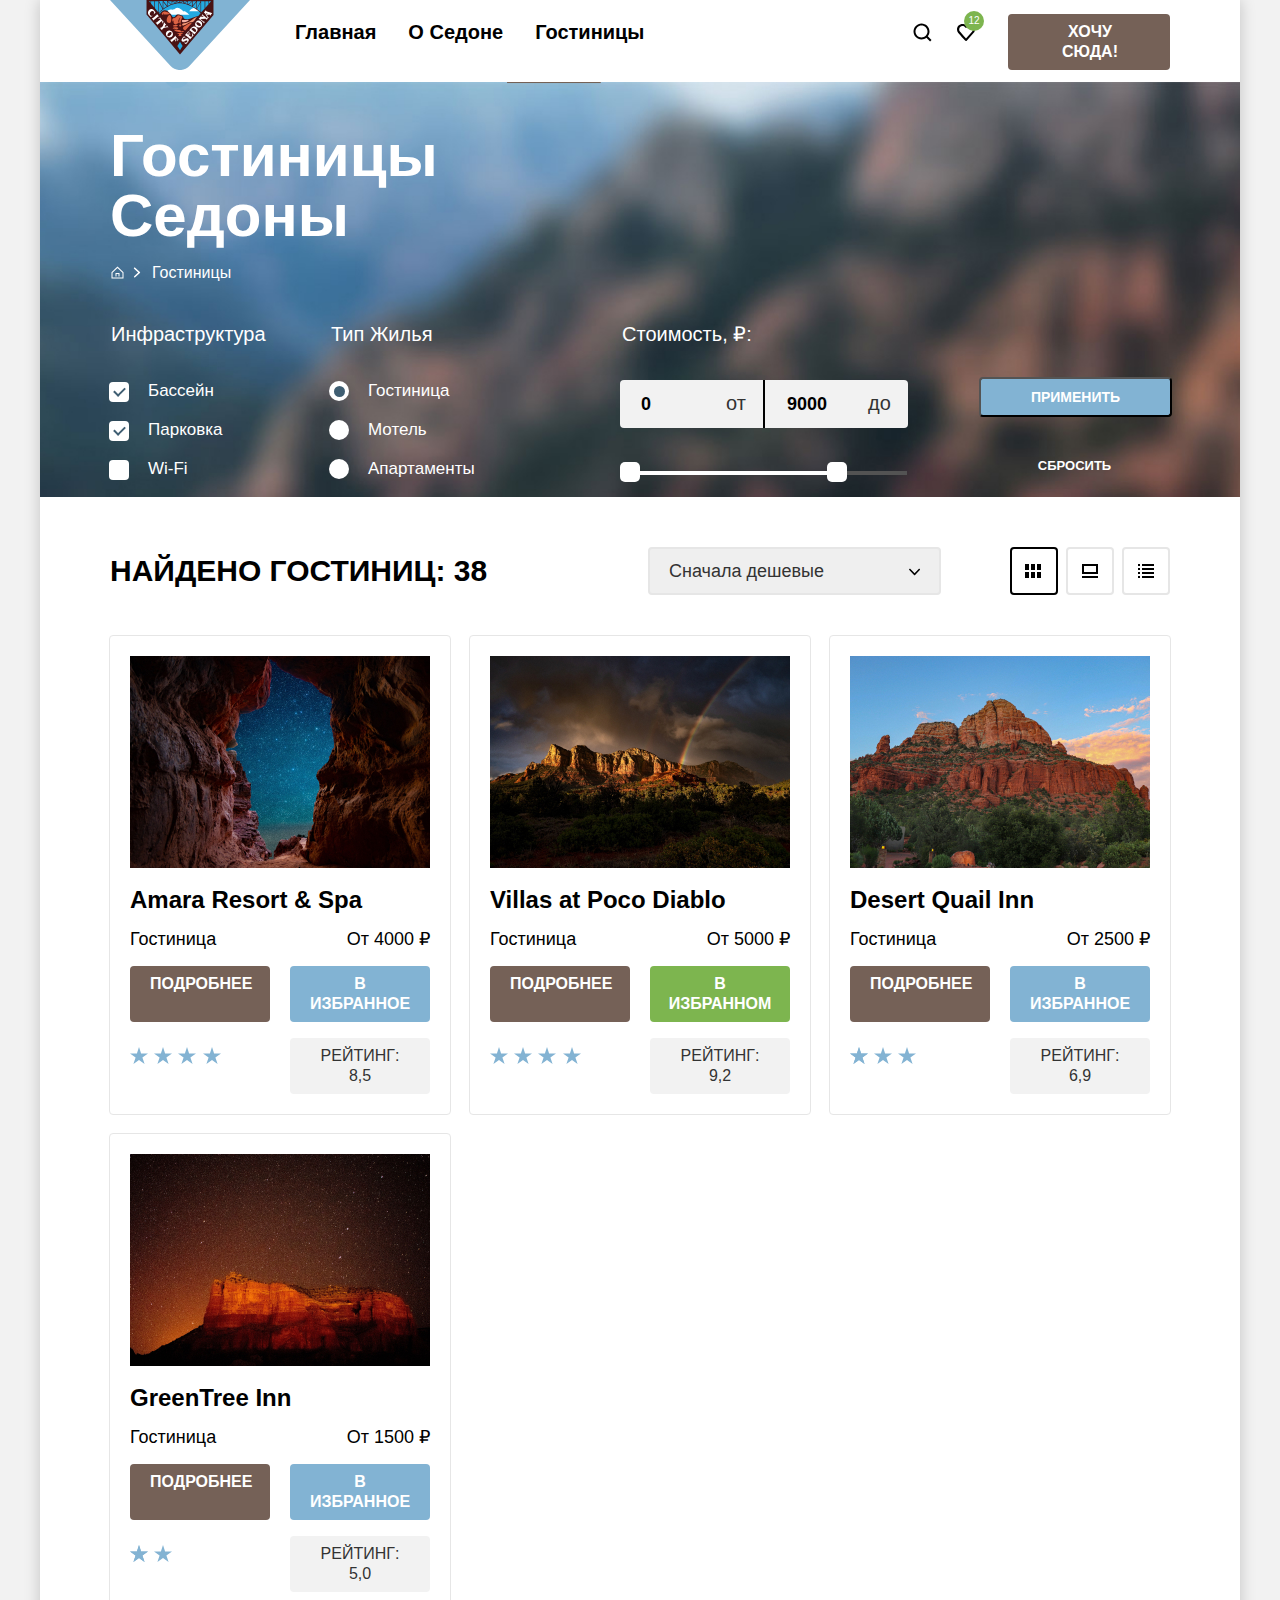
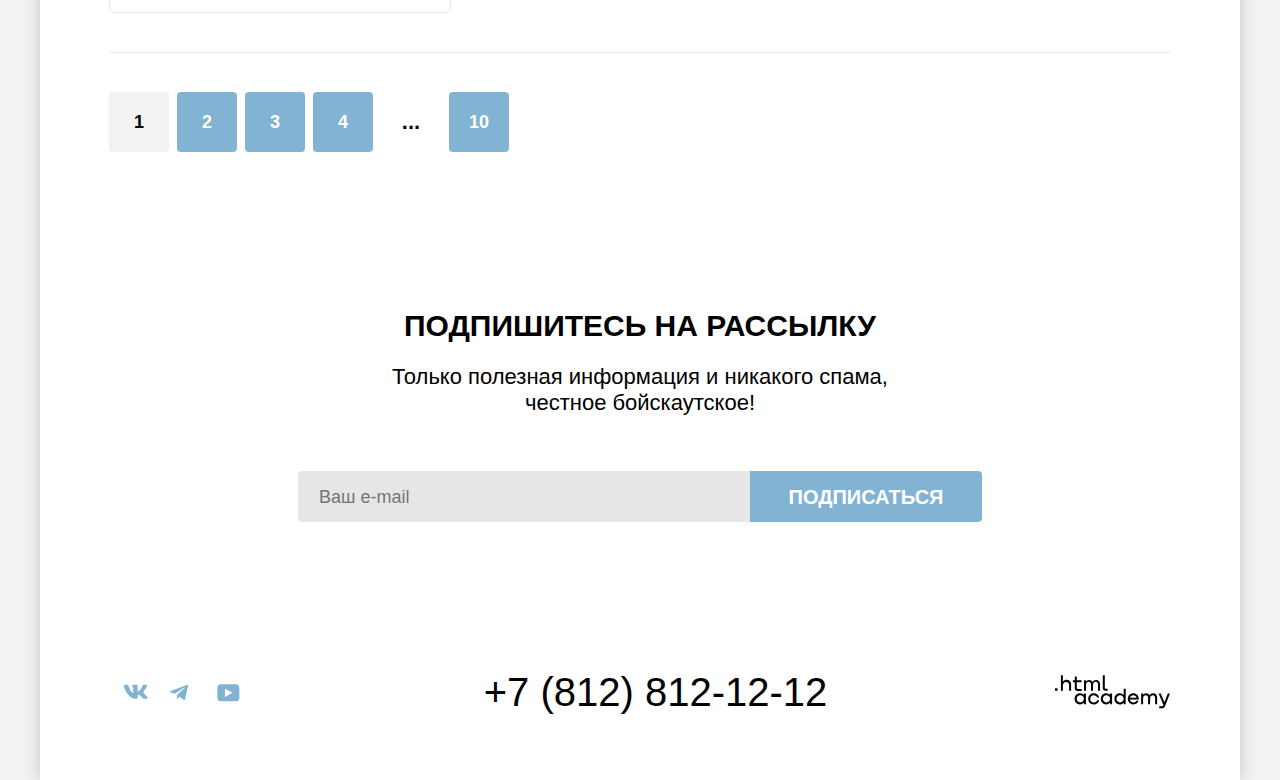
==== commit 9243c9b8: "редактирует css catalog" ====
--- a/catalog.html
+++ b/catalog.html
@@ -47,14 +47,9 @@
                 <section class="filter-content">
                     <h1 class="title">Гостиницы Седоны</h1>
                     <ul class="breadcrumbs">
-                        <li class="breadcrumbs-icon">
+                        <li class="breadcrumbs-item">
                             <a href="#" class="breadcrumbs-link-home">
                                 <span class="visually-hidden">Домик</span>
-                            </a>
-                        </li>
-                        <li class="breadcrumbs-icon">
-                            <a href="#" class="breadcrumbs-link-next">
-                                <span class="visually-hidden">Следующий</span>
                             </a>
                         </li>
                         <li class="breadcrumbs-item">
@@ -68,18 +63,18 @@
                             <ul class="search-option-list">
                                 <li class="search-option-item">
                                     <input class="checkbox-input visually-hidden" type="checkbox" id="swimming-pool"
-                                        name="swimming pool" checked>
+                                        name="service" checked value="swimming-pool">
                                     <label class="checkbox-label" for="swimming-pool">Бассейн</label>
                                 </li>
                                 <li class="search-option-item">
                                     <input class="checkbox-input visually-hidden" type="checkbox" id="parking"
-                                        name="parking" checked>
+                                        name="service" checked value="parking">
                                     <label class="checkbox-label" for="parking">Парковка</label>
                                 </li>
                                 <li class="search-option-item">
-                                    <input class="checkbox-input visually-hidden" type="checkbox" id="Wi-Fi"
-                                        name="Wi-Fi">
-                                    <label class="checkbox-label" for="swimming-pool">Wi-Fi</label>
+                                    <input class="checkbox-input visually-hidden" type="checkbox" id="wifi"
+                                        name="service" value="wifi">
+                                    <label class="checkbox-label" for="wifi">Wi-Fi</label>
                                 </li>
                             </ul>
                         </fieldset>
@@ -87,28 +82,28 @@
                             <legend class="search-option-title">Тип Жилья</legend>
                             <ul class="search-option-list">
                                 <li class="search-option-item">
-                                    <input class="checkbox-input visually-hidden" type="radio" id="type-house"
-                                        name="type-house" checked>
-                                    <label class="checkbox-label-radio" for="type-house">Гостиница</label>
-                                </li>
-                                <li class="search-option-item">
-                                    <input class="checkbox-input visually-hidden" type=" radio" id="type-house"
-                                        name="type-house">
-                                    <label class="checkbox-label-radio" for="type-house">Мотель</label>
-                                </li>
-                                <li class="search-option-item">
-                                    <input class="checkbox-input visually-hidden" type="radio" id="type-house"
-                                        name="type-house">
-                                    <label class="checkbox-label-radio" for="type-house">Апартаменты</label>
+                                    <input class="checkbox-input visually-hidden" type="radio" id="hotel"
+                                        name="type-house" checked value="hotel">
+                                    <label class="checkbox-label-radio" for="hotel">Гостиница</label>
+                                </li>
+                                <li class="search-option-item">
+                                    <input class="checkbox-input visually-hidden" type="radio" id="motel"
+                                        name="type-house" value="motel">
+                                    <label class="checkbox-label-radio" for="motel">Мотель</label>
+                                </li>
+                                <li class="search-option-item">
+                                    <input class="checkbox-input visually-hidden" type="radio" id="apartment"
+                                        name="type-house" value="apartment">
+                                    <label class="checkbox-label-radio" for="apartment">Апартаменты</label>
                                 </li>
                             </ul>
                         </fieldset>
                         <fieldset class="search-option cost-form">
                             <legend class="search-option-title">Стоимость, ₽:</legend>
                             <div class="cost">
-                                <imput class="cost-from" type="text" placehoider="0">0</imput>
+                                <input class="cost-from" type="text" placeholder="0" value="0" name="min-price">
                                 <label class="catalog-filter-from">от</label>
-                                <imput class="cost-till" type="text" placehoider="9000">9000</imput>
+                                <input class="cost-till" type="text" placeholder="9000" value="9000" name="max-price">
                                 <label class="catalog-filter-till">до</label>
                             </div>
                             <div class="container-cost">
@@ -123,28 +118,32 @@
                             </div>
                         </fieldset>
                         <fieldset class="search-option">
-                            <a href="#" class="apply">Применить</a>
-                            <a href="#" class="reset">Сбросить</a>
+                            <button class="apply" type="submit">Применить</button>
+                            <button class="reset" type="reset">Сбросить</button>
                         </fieldset>
                     </form>
                 </section>
                 <section class="catalog-hotels">
-                    <h2 class="found">Найдено гостиниц: 38</h2>
-                    <select class="select-control" aria-label="Сортировка">
-                        <option value="cheap">Сначала дeшевые</option>
-                        <option value="expensive">Сначала дорогие</option>
-                        <option value="number-stars">По количеству звезд</option>
-                    </select>
-                    <div class="button-cards">
-                        <a href="#" class="button-card">
-                            <span class="visually-hidden">Показать карточки</span>
-                        </a>
-                        <a href="#" class="button-card-big">
-                            <span class="visually-hidden">Показать курупные карточки с описанием</span>
-                        </a>
-                        <a href="#" class="button-card-ul">
-                            <span class="visually-hidden">Показать список</span>
-                        </a>
+                    <div class="container-found">
+                        <h2 class="found">Найдено гостиниц: 38</h2>
+                    </div>
+                    <div class="container-select">
+                        <select class="select-control" aria-label="Сортировка">
+                            <option value="cheap">Сначала дeшевые</option>
+                            <option value="expensive">Сначала дорогие</option>
+                            <option value="number-stars">По количеству звезд</option>
+                        </select>
+                        <div class="button-cards">
+                            <a href="#" class="button-card">
+                                <span class="visually-hidden">Показать карточки</span>
+                            </a>
+                            <a href="#" class="button-card-big">
+                                <span class="visually-hidden">Показать курупные карточки с описанием</span>
+                            </a>
+                            <a href="#" class="button-card-ul">
+                                <span class="visually-hidden">Показать список</span>
+                            </a>
+                        </div>
                     </div>
                 </section>
                 <ul class="product-list">
@@ -155,7 +154,7 @@
                         </a>
                         <div class="prices">
                             <p class="hotel-card-price">Гостиница</p>
-                            <p class="price">От 4000 P</p>
+                            <p class="price">От 4000 ₽</p>
                         </div>
                         <div class="cards-container">
                             <a href="№" class="hotel-details">Подробнее</a>
@@ -171,7 +170,7 @@
                         </a>
                         <div class="prices">
                             <p class="hotel-card-price">Гостиница</p>
-                            <p class="price">От 5000 P</p>
+                            <p class="price">От 5000 ₽</p>
                         </div>
                         <div class="cards-container">
                             <a href="№" class="hotel-details">Подробнее</a>
@@ -187,7 +186,7 @@
                         </a>
                         <div class="prices">
                             <p class="hotel-card-price">Гостиница</p>
-                            <p class="price">От 2500 Р</p>
+                            <p class="price">От 2500 ₽</p>
                         </div>
                         <div class="cards-container">
                             <a href="№" class="hotel-details">Подробнее</a>
@@ -203,7 +202,7 @@
                         </a>
                         <div class="prices">
                             <p class="hotel-card-price">Гостиница</p>
-                            <p class="price">От 1500 Р</p>
+                            <p class="price">От 1500 ₽</p>
                         </div>
                         <div class="cards-container">
                             <a href="№" class="hotel-details">Подробнее</a>
@@ -213,9 +212,6 @@
                         </div>
                     </li>
                 </ul>
-                <div class="long-line">
-                    <div class="line"></div>
-                </div>
                 <ul class="pagination">
                     <li class="pagination-item">
                         <a href="#" class="pagination-current pagination-link">1</a>
--- a/styles/style.css
+++ b/styles/style.css
@@ -210,9 +210,6 @@
     background-color: #82b3d3;
     width: 400px;
     padding: 103px 0;
-    background-image: url(../images/line-white.svg);
-    background-repeat: no-repeat;
-    background-position: center 188px;
 }
 
 .reasons-title {
@@ -226,6 +223,16 @@
     padding: 0;
 }
 
+.reasons-title::after {
+    content: "";
+    position: absolute;
+    width: 20px;
+    height: ;
+    background-color: #e6e6e6;
+    top: 0;
+    left: 0;
+}
+
 .reasons-item-blue .reasons-title {
     color: #ffffff;
 }
@@ -238,10 +245,25 @@
     line-height: 21px;
     margin: 0;
     padding: 0;
+    position: relative;
+}
+
+.reasons-description::after {
+    content: "";
+    position: absolute;
+    width: 60px;
+    height: 2px;
+    background-color: rgba(0, 0, 0, 0.3);
+    top: -30px;
+    left: 170px;
 }
 
 .reasons-item-blue .reasons-description {
-    color: #ffffff;
+    color: #fffffff;
+}
+
+.reasons-item-blue .reasons-description::after {
+    background-color: rgba(255, 255, 255, 0.3);
 }
 
 .reasons-image {
@@ -256,9 +278,6 @@
     margin: 0;
     padding-top: 114px;
     padding-bottom: 113px;
-    background-image: url(../images/line-grey.svg);
-    background-repeat: no-repeat;
-    background-position: center 198px;
     ;
 }
 
@@ -536,17 +555,17 @@
     background-position: center;
     background-size: cover;
     width: 1200px;
-    min-height: 357px;
-    padding: 55px 0 0;
+    min-height: 368px;
+    padding: 44px 0 0;
 }
 
 .title {
-    margin: 0 600px 30px 70px;
+    margin: 0 600px 16px 70px;
     padding: 0;
     color: #ffffff;
     font-size: 60px;
     font-weight: 700;
-    line-height: 36px;
+    line-height: 60px;
 }
 
 .breadcrumbs {
@@ -554,42 +573,46 @@
     padding: 0;
     display: flex;
     flex-wrap: wrap;
-    width: 240px;
-}
-
-.breadcrumbs-icon {
+    width: 600px;
+}
+
+.breadcrumbs-link-home {
+    display: block;
+    background-image: url("../images/home.svg");
+    background-repeat: no-repeat;
+    background-position: center;
+    width: 20px;
+    height: 20px;
+    margin-left: -3px;
+}
+
+.breadcrumbs-item {
     list-style: none;
     text-decoration: none;
-    padding-top: 5px;
-}
-
-.breadcrumbs-link-home {
-    display: block;
-    background-image: url("../images/home.svg");
-    background-repeat: no-repeat;
+    position: relative;
+    padding-right: 18px;
+    margin-right: 7px;
+}
+
+.breadcrumbs-item::after {
+    content: "";
+    position: absolute;
     width: 12px;
     height: 12px;
-}
-
-.breadcrumbs-link-next {
-    display: block;
     background-image: url("../images/next.svg");
     background-repeat: no-repeat;
-    width: 12px;
-    height: 12px;
-    margin-left: 10px;
-}
-
-.breadcrumbs-item {
-    list-style: none;
-    text-decoration: none;
+    top: 5px;
+    right: 0;
 }
 
 .breadcrumbs-link-hotels {
     color: #ffffff;
     text-decoration: none;
-    margin-left: 7px;
     font-size: 16px;
+}
+
+.breadcrumbs-item:last-child::after {
+    display: none;
 }
 
 .search-form {
@@ -600,7 +623,7 @@
     color: #ffffff;
     flex-wrap: wrap;
     justify-content: flex-start;
-    padding-right: 70px;
+    padding-right: 68px;
 }
 
 .search-option {
@@ -612,11 +635,11 @@
 }
 
 .housing {
-    margin-left: 31px;
+    margin-left: 30px;
 }
 
 .search-option-title {
-    margin-bottom: 34px;
+    margin-bottom: 35px;
 }
 
 .search-option-list {
@@ -628,7 +651,7 @@
 .search-option-item {
     list-style: none;
     text-decoration: none;
-    margin-bottom: 19px;
+    margin-bottom: 18px;
     font-size: 17px;
     position: relative;
 }
@@ -637,7 +660,7 @@
 
 .checkbox-label {
     position: relative;
-    padding-left: 40px;
+    padding-left: 39px;
 }
 
 .checkbox-label::before {
@@ -704,7 +727,7 @@
 
 .cost-form {
     margin-left: 101px;
-    margin-right: 72px;
+    margin-right: 71px;
     width: 295px;
 }
 
@@ -721,20 +744,21 @@
     border-radius: 4px 0 0 4px;
     border: none;
     box-sizing: border-box;
-    padding: 12px 20px;
+    padding: 12px 21px;
     color: #000000;
     font-weight: 700;
     line-height: 21px;
+    font-size: 18px;
 }
 
 .cost-till {
-    width: 143px;
+    width: 145px;
     height: 48px;
     background: #f2f2f2;
     border-radius: 0 4px 4px 0;
     border: none;
     box-sizing: border-box;
-    padding: 12px 20px;
+    padding: 12px 22px;
     color: #000000;
     font-weight: 700;
     line-height: 21px;
@@ -810,37 +834,48 @@
     display: block;
     text-transform: uppercase;
     font-weight: 700;
-    font-size: 16px;
+    font-size: 14px;
     line-height: 20px;
     text-align: center;
     background: #82b3d3;
     box-sizing: border-box;
+    width: 193px;
+    padding: 8px 41px;
+    border-radius: 4px;
+    color: #ffffff;
+    text-decoration: none;
+    margin-top: 53px;
+}
+
+.reset {
+    display: block;
+    text-transform: uppercase;
+    font-weight: 700;
+    font-size: 13px;
+    line-height: 20px;
+    text-align: center;
+    background: transparent;
     width: 191px;
-    padding: 8px 41px;
-    border-radius: 4px;
-    color: #ffffff;
-    text-decoration: none;
-    margin-top: 53px;
-}
-
-.reset {
-    display: block;
-    text-transform: uppercase;
-    font-weight: 700;
-    font-size: 16px;
-    line-height: 20px;
-    text-align: center;
-    width: 191px;
-    color: #ffffff;
-    text-decoration: none;
-    margin-top: 41px;
+    color: #ffffff;
+    text-decoration: none;
+    margin-top: 38px;
+    border: none;
 }
 
 .catalog-hotels {
-    padding: 50px 68px 0 70px;
-    margin: 0;
-    display: flex;
-    justify-content: flex-start;
+    padding: 50px 70px 0;
+    margin: 0;
+    display: flex;
+    justify-content: space-between;
+}
+
+.container-found {}
+
+.container-select {
+    display: flex;
+    flex-wrap: wrap;
+    justify-content: space-between;
+    min-width: 522px;
 }
 
 .found {
@@ -854,8 +889,8 @@
 }
 
 .select-control {
-    margin-left: 202px;
-    padding: 9px 86px 10px 13px;
+    padding: 10px 108px 10px 19px;
+    width: 293px;
     font-size: 18px;
     color: #333333;
     font-family: "PT Sans", "Arial", sans-serif;
@@ -863,13 +898,17 @@
     line-height: 21px;
     border: 2px solid #e6e6e6;
     border-radius: 4px;
+    appearance: none;
+    background-image: url("../images/tick.svg");
+    background-repeat: no-repeat;
+    background-size: 11px 10px;
+    background-position: top 18px right 19px;
 }
 
 .button-cards {
     display: flex;
     flex-wrap: wrap;
     justify-content: start;
-    margin-left: 71px;
     gap: 8px;
 }
 
@@ -879,12 +918,12 @@
     height: 48px;
     background-color: #ffffff;
     border-radius: 4px;
-    border: 3px solid #000000;
+    border: 2px solid #000000;
     box-sizing: border-box;
     background-image: url("../images/cards.svg");
     background-repeat: no-repeat;
     background-size: 16px 14px;
-    background-position: 12px 13px;
+    background-position: 13px 15px;
 }
 
 .button-card-big {
@@ -898,7 +937,7 @@
     background-image: url("../images/big-cards.svg");
     background-repeat: no-repeat;
     background-size: 16px 14px;
-    background-position: 12px 14px;
+    background-position: 14px 15px;
 }
 
 .button-card-ul {
@@ -908,19 +947,18 @@
     background-color: #ffffff;
     border-radius: 4px;
     border: 2px solid #e6e6e6;
-    ;
     box-sizing: border-box;
     background-image: url("../images/ul.svg");
     background-repeat: no-repeat;
     background-size: 16px 14px;
-    background-position: 12px 14px;
+    background-position: 14px 15px;
 }
 
 .product-list {
     display: flex;
     flex-wrap: wrap;
     margin: 0;
-    justify-content: space-between;
+    gap: 18px;
     padding: 40px 69px 19px;
 }
 
@@ -929,7 +967,6 @@
     margin: 0;
     width: 300px;
     min-height: 395px;
-    margin-bottom: 20px;
     list-style: none;
     border: 1px solid #e6e6e6;
     border-radius: 4px;
@@ -938,9 +975,13 @@
 
 .hotel-card-link {
     text-decoration: none;
-}
-
-.hotel-card-image {}
+    display: block;
+}
+
+.hotel-card-image {
+    padding: 0;
+    margin-bottom: 9px;
+}
 
 .hotel-card-title {
     color: #000000;
@@ -948,7 +989,8 @@
     font-weight: 700;
     line-height: 36px;
     padding: 0;
-    margin: 9px 0 11px;
+    margin: 0;
+    margin-bottom: 11px;
     width: 300px;
 }
 
@@ -956,6 +998,7 @@
     display: flex;
     justify-content: space-between;
     width: 300px;
+    margin-bottom: 16px;
 }
 
 .hotel-card-price {
@@ -972,6 +1015,7 @@
     display: flex;
     flex-wrap: wrap;
     width: 300px;
+    justify-content: space-between;
 }
 
 .hotel-details {
@@ -987,8 +1031,8 @@
     width: 140px;
     padding: 8px 20px;
     border-radius: 4px;
-    margin-top: 16px;
-    text-decoration: none;
+    text-decoration: none;
+    margin-bottom: 16px;
 }
 
 .hotel-favorites {
@@ -1004,9 +1048,8 @@
     width: 140px;
     padding: 8px 20px;
     border-radius: 4px;
-    margin-top: 16px;
-    text-decoration: none;
-    margin-left: 20px;
+    text-decoration: none;
+    margin-bottom: 16px;
 }
 
 .green {
@@ -1018,7 +1061,7 @@
     width: 140px;
     background-image: url(../images/star.svg), url(../images/star.svg), url(../images/star.svg), url(../images/star.svg);
     background-repeat: no-repeat;
-    background-position: left 0 top 25px, left 24px top 25px, left 48px top 25px, left 73px top 25px;
+    background-position: left 0 top 9px, left 24px top 9px, left 48px top 9px, left 73px top 9px;
     margin: 0;
 }
 
@@ -1026,7 +1069,7 @@
     width: 140px;
     background-image: url(../images/star.svg), url(../images/star.svg), url(../images/star.svg), url(../images/star.svg);
     background-repeat: no-repeat;
-    background-position: left 0 top 25px, left 24px top 25px, left 48px top 25px;
+    background-position: left 0 top 9px, left 24px top 9px, left 48px top 9px;
     margin: 0;
 }
 
@@ -1034,7 +1077,7 @@
     width: 140px;
     background-image: url(../images/star.svg), url(../images/star.svg), url(../images/star.svg);
     background-repeat: no-repeat;
-    background-position: left 0 top 25px, left 24px top 25px;
+    background-position: left 0 top 9px, left 24px top 9px;
     margin: 0;
 }
 
@@ -1051,33 +1094,26 @@
     width: 140px;
     padding: 8px 20px;
     border-radius: 4px;
-    margin-top: 16px;
-    text-decoration: none;
-    margin-left: 20px;
+    text-decoration: none;
 }
 
 .pagination {
     margin: 0;
-    padding: 40px 69px 58px;
+    padding: 60px 69px 58px;
     display: flex;
     flex-wrap: wrap;
     justify-content: start;
-}
-
-.long-line {
     position: relative;
-    margin: 0;
-    padding: 0;
-}
-
-.line {
-    position: absolute;
+}
+
+.pagination::before {
+    position: absolute;
+    content: "";
     width: 1060px;
     height: 1px;
     background-color: #e6e6e6;
-    top: 0;
+    top: 20px;
     left: 70px;
-    z-index: 1;
 }
 
 .pagination-item {
@@ -1090,7 +1126,7 @@
     display: block;
     margin: 0;
     background-color: #82b3d3;
-    width: 60px;
+    min-width: 60px;
     height: 60px;
     border-radius: 4px;
     box-sizing: border-box;
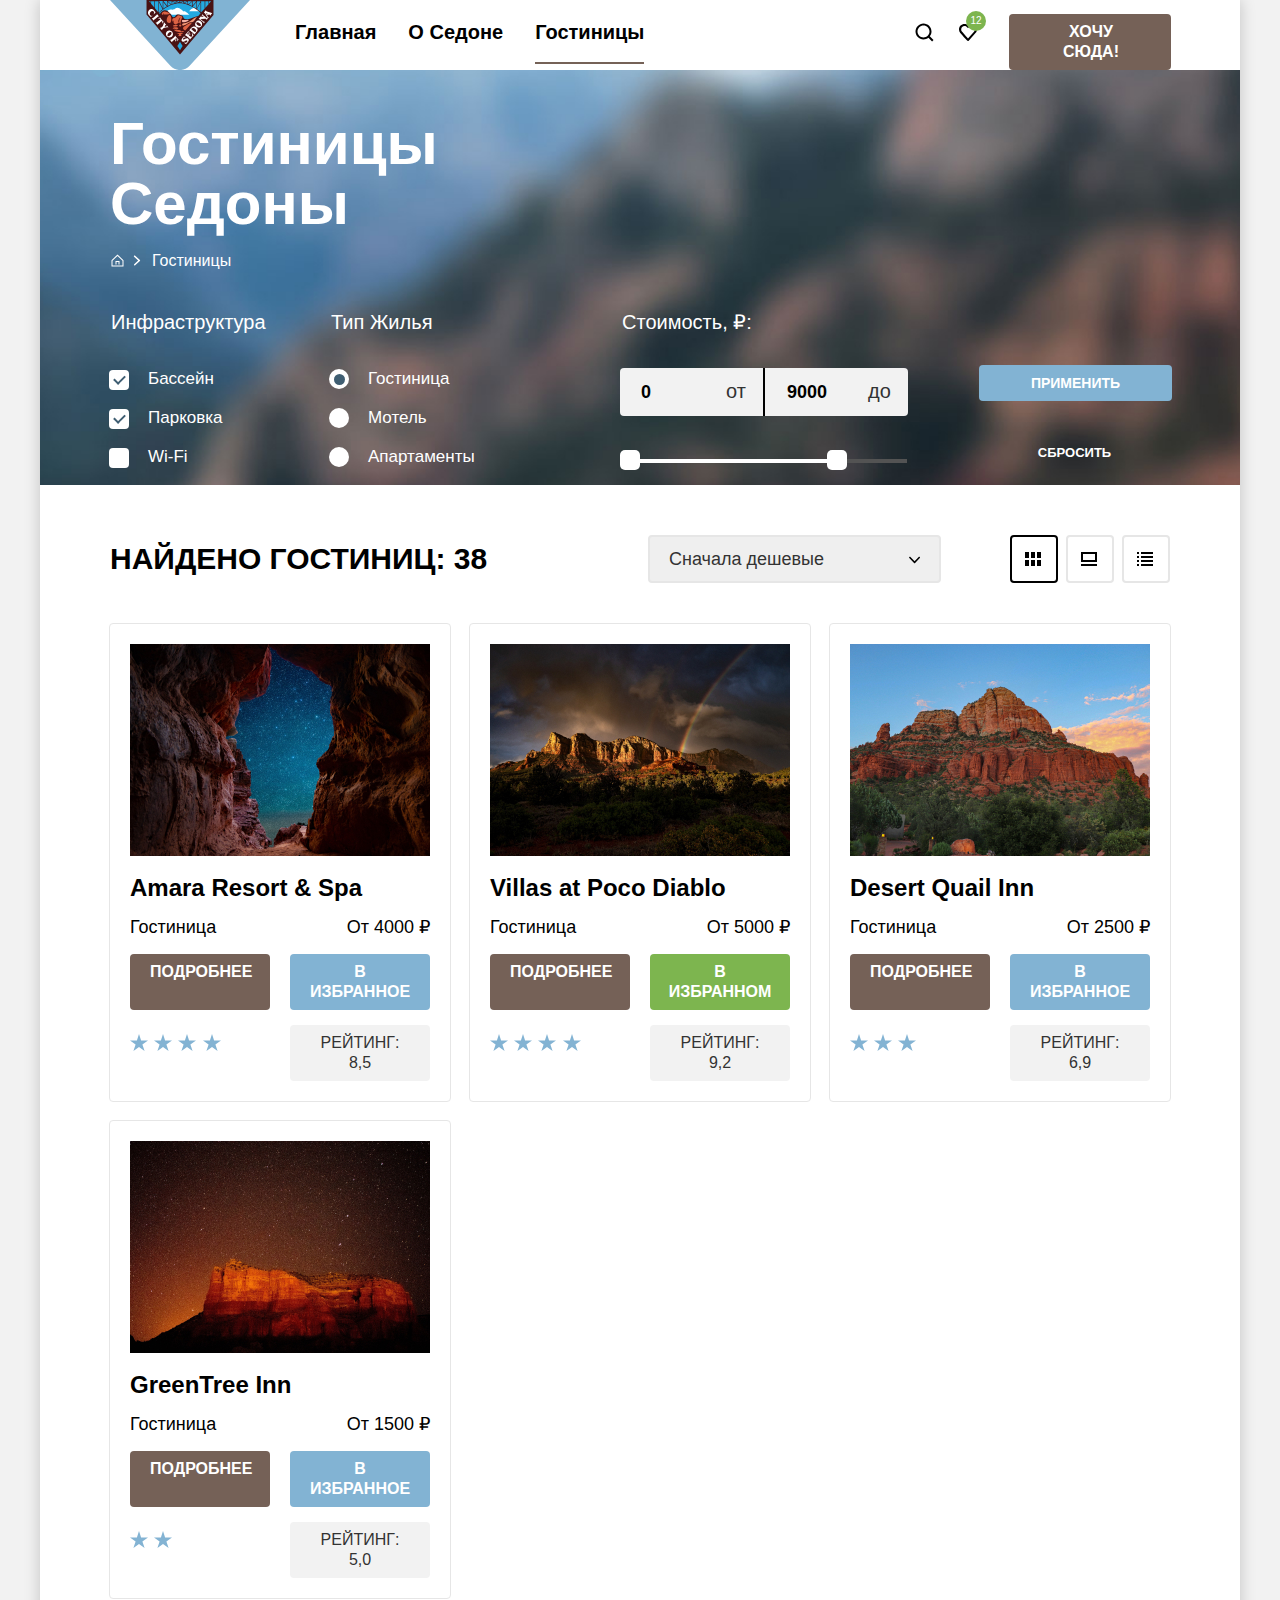
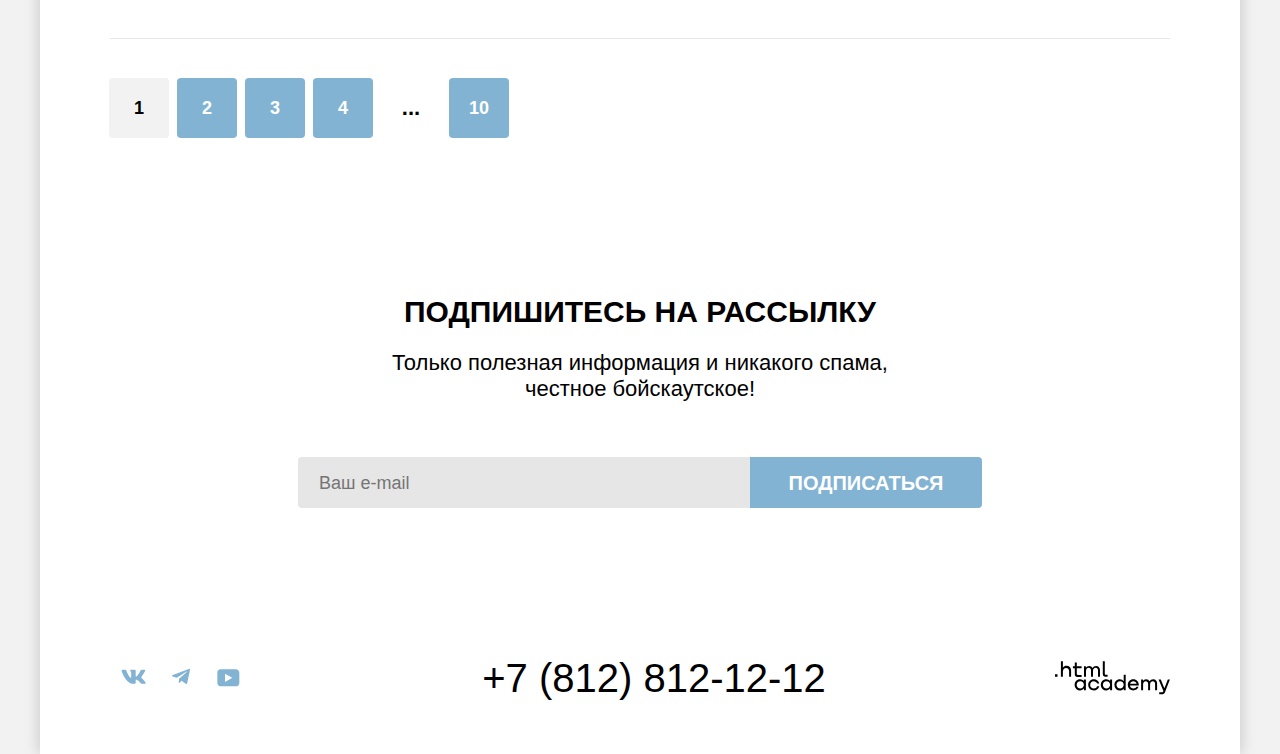
==== commit 8bc90810: "Merge pull request #9 from ClaireFotina/master" ====
--- a/catalog.html
+++ b/catalog.html
@@ -10,7 +10,7 @@
     <body class="body">
         <div class="container">
             <header class="main-header">
-                <a href="#" class="logo-link">
+                <a href="./index.html" class="logo-link">
                     <img class="logo-image" src="./images/logo.svg" alt="Логотип сайта города Седона">
                 </a>
                 <nav class="nav">
@@ -22,27 +22,31 @@
                             <a href="#" class="main-menu-link">О Седоне</a>
                         </li>
                         <li class="main-menu-item">
-                            <a href="./catalog.html" class="main-menu-link">Гостиницы</a>
+                            <a href="./catalog.html" class="main-menu-link menu-active">Гостиницы</a>
                         </li>
                     </ul>
                     <ul class="user-menu">
                         <li class="user-menu-item">
-                            <a href="#" class="user-menu-link-search">
-                                <span class="visually-hidden">Поиск по сайту</span>
-                            </a>
+                          <a href="#" class="user-menu-link-search">
+                            <svg width="20" height="20" viewBox="0 0 20 20" fill="none" xmlns="http://www.w3.org/2000/svg">
+                              <path d="M19.5 18.0083L15.8 14.3287C16.8 13.0359 17.5 11.3453 17.5 9.4558C17.5 5.08011 13.9 1.5 9.5 1.5C5.1 1.5 1.5 5.17956 1.5 9.55525C1.5 13.9309 5.1 17.511 9.5 17.511C11.3 17.511 13 16.9144 14.4 15.8204L18.1 19.5L19.5 18.0083ZM9.5 15.5221C6.2 15.5221 3.5 12.837 3.5 9.55525C3.5 6.27348 6.2 3.5884 9.5 3.5884C12.8 3.5884 15.5 6.27348 15.5 9.55525C15.5 12.837 12.8 15.5221 9.5 15.5221Z" fill="currentColor"/>
+                              </svg>
+                          </a>
                         </li>
                         <li class="user-menu-item">
-                            <a href="#" class="user-menu-link-favorite">
-                                <span class="visually-hidden">Перейти в избранное</span>
-                                <span class="fav-count">12</span>
-                            </a>
+                          <a href="#" class="user-menu-link-favorite">
+                            <svg width="20" height="20" viewBox="0 0 20 20" fill="none" xmlns="http://www.w3.org/2000/svg">
+                              <path d="M9.9 19C9.6 19 9.3 18.9 9.1 18.6C3.7 12.5 2.4 11.1 2.1 10.7C1.4 9.8 1 8.6 1 7.4C1 4.4 3.4 2 6.5 2C7.8 2 9 2.5 10 3.3C11 2.5 12.3 2 13.5 2C16.5 2 19 4.4 19 7.4C19 8.7 18.5 9.9 17.7 10.8L10.7 18.7C10.5 18.9 10.3 19 9.9 19ZM3.9 9.5C4.2 9.9 7.4 13.5 10 16.4L16.2 9.4C16.7 8.9 16.9 8.2 16.9 7.4C16.9 5.6 15.4 4.1 13.6 4.1C12.6 4.1 11.6 4.6 10.9 5.4C10.6 5.7 10.3 5.8 10 5.8C9.7 5.8 9.4 5.6 9.2 5.4C8.5 4.6 7.5 4.1 6.5 4.1C4.7 4.1 3.2 5.6 3.2 7.4C3.1 8.3 3.5 9 3.9 9.5C3.8 9.5 3.8 9.5 3.9 9.5Z" fill="currentColor"/>
+                              </svg>
+                            <span class="fav-count">12</span>
+                          </a>
                         </li>
                         <li class="user-menu-item-button">
-                            <a href="#" class="user-menu-link-button">Хочу сюда!</a>
-                        </li>
-                    </ul>
-                </nav>
-            </header>
+                          <a href="#" class="user-menu-link-button">Хочу сюда!</a>
+                        </li>
+                      </ul>
+                    </nav>
+                  </header>
             <main>
                 <section class="filter-content">
                     <h1 class="title">Гостиницы Седоны</h1>
@@ -134,13 +138,13 @@
                             <option value="number-stars">По количеству звезд</option>
                         </select>
                         <div class="button-cards">
-                            <a href="#" class="button-card">
+                            <a href="#" class="button-card-view button-card">
                                 <span class="visually-hidden">Показать карточки</span>
                             </a>
-                            <a href="#" class="button-card-big">
+                            <a href="#" class="button-card-view button-card-big">
                                 <span class="visually-hidden">Показать курупные карточки с описанием</span>
                             </a>
-                            <a href="#" class="button-card-ul">
+                            <a href="#" class="button-card-view button-card-ul">
                                 <span class="visually-hidden">Показать список</span>
                             </a>
                         </div>
@@ -149,7 +153,7 @@
                 <ul class="product-list">
                     <li class="hotel-card">
                         <a href="hotel.html" class="hotel-card-link">
-                            <img class="hotel-card-image" src="./images/hotel-1.jpg" alt="фото отеля Амара">
+                            <img class="hotel-card-image" src="./images/hotel-one.jpg" alt="фото отеля Амара">
                             <h3 class="hotel-card-title">Amara Resort & Spa</h3>
                         </a>
                         <div class="prices">
@@ -157,15 +161,15 @@
                             <p class="price">От 4000 ₽</p>
                         </div>
                         <div class="cards-container">
-                            <a href="№" class="hotel-details">Подробнее</a>
-                            <a href="№" class="hotel-favorites">В избранное</a>
+                            <a href="#" class="hotel-details">Подробнее</a>
+                            <a href="#" class="hotel-favorites">В избранное</a>
                             <p class="four-stars-raiting"></p>
                             <span class="raiting">Рейтинг: 8,5</span>
                         </div>
                     </li>
                     <li class="hotel-card">
                         <a href="hotel.html" class="hotel-card-link">
-                            <img class="hotel-card-image" src="./images/hotel-2.jpg" alt="фото виллы в Поко Диабло">
+                            <img class="hotel-card-image" src="./images/hotel-two.jpg" alt="фото виллы в Поко Диабло">
                             <h3 class="hotel-card-title">Villas at Poco Diablo</h3>
                         </a>
                         <div class="prices">
@@ -173,15 +177,16 @@
                             <p class="price">От 5000 ₽</p>
                         </div>
                         <div class="cards-container">
-                            <a href="№" class="hotel-details">Подробнее</a>
-                            <a href="№" class="hotel-favorites green">В избранном</a>
+                            <a href="#" class="hotel-details">Подробнее</a>
+                            <a href="#" class="hotel-favorites green">В избранном</a>
                             <p class="four-stars-raiting"></p>
                             <span class="raiting">Рейтинг: 9,2</span>
                         </div>
                     </li>
                     <li class="hotel-card">
                         <a href="hotel.html" class="hotel-card-link">
-                            <img class="hotel-card-image" src="./images/hotel-3.jpg" alt="фото отеля Дезерт Квол Инн">
+                            <img class="hotel-card-image" src="./images/hotel-three.jpg"
+                                alt="фото отеля Дезерт Квол Инн">
                             <h3 class="hotel-card-title">Desert Quail Inn</h3>
                         </a>
                         <div class="prices">
@@ -189,15 +194,15 @@
                             <p class="price">От 2500 ₽</p>
                         </div>
                         <div class="cards-container">
-                            <a href="№" class="hotel-details">Подробнее</a>
-                            <a href="№" class="hotel-favorites">В избранное</a>
+                            <a href="#" class="hotel-details">Подробнее</a>
+                            <a href="#" class="hotel-favorites">В избранное</a>
                             <p class="three-stars-raiting"></p>
                             <span class="raiting">Рейтинг: 6,9</span>
                         </div>
                     </li>
                     <li class="hotel-card">
                         <a href="hotel.html" class="hotel-card-link">
-                            <img class="hotel-card-image" src="./images/hotel-4.jpg" alt="фото отеля Грин Три Инн">
+                            <img class="hotel-card-image" src="./images/hotel-four.jpg" alt="фото отеля Грин Три Инн">
                             <h3 class="hotel-card-title">GreenTree Inn</h3>
                         </a>
                         <div class="prices">
@@ -205,8 +210,8 @@
                             <p class="price">От 1500 ₽</p>
                         </div>
                         <div class="cards-container">
-                            <a href="№" class="hotel-details">Подробнее</a>
-                            <a href="№" class="hotel-favorites">В избранное</a>
+                            <a href="#" class="hotel-details">Подробнее</a>
+                            <a href="#" class="hotel-favorites">В избранное</a>
                             <p class="two-stars-raiting"></p>
                             <span class="raiting">Рейтинг: 5,0</span>
                         </div>
@@ -226,7 +231,7 @@
                         <a href="#" class="pagination-link">4</a>
                     </li>
                     <li class="pagination-item">
-                        <a href="#" class="pagination-link-more">...</a>
+                        <a href="#" class="pagination-link pagination-link-more">...</a>
                     </li>
                     <li class="pagination-item">
                         <a href="#" class="pagination-link">10</a>
@@ -249,31 +254,38 @@
                 <section class="address">
                     <h2 class="visually-hidden">Контактная информация</h2>
                     <ul class="social-list">
-                        <li class="social-item">
-                            <a class="social-link-vk" href="#">
-                                <span class="visually-hidden">Вконтакте</span>
-                            </a>
-                        </li>
-                        <li class="social-item">
-                            <a class="social-link-tg" href="#">
-                                <span class="visually-hidden">Tелеграмм</span>
-                            </a>
-                        </li>
-                        <li class="social-item">
-                            <a class="social-link-youtube" href="#">
-                                <span class="visually-hidden">Ютуб</span>
-                            </a>
-                        </li>
+                      <li class="social-item">
+                        <a class="social-link vk" href="#" aria-label="Страница в ВК">
+                          <svg width="25" height="15" viewBox="0 0 25 15" fill="none" xmlns="http://www.w3.org/2000/svg">
+                            <path fill-rule="evenodd" clip-rule="evenodd" d="M24.1164 1.80445C24.2824 1.25845 24.1164 0.856445 23.3214 0.856445H20.6964C20.0284 0.856445 19.7204 1.20345 19.5534 1.58645C19.5534 1.58645 18.2184 4.78245 16.3274 6.85845C15.7154 7.46045 15.4374 7.65145 15.1034 7.65145C14.9364 7.65145 14.6854 7.46045 14.6854 6.91345V1.80445C14.6854 1.14845 14.5014 0.856445 13.9454 0.856445H9.81738C9.40038 0.856445 9.14938 1.16045 9.14938 1.44945C9.14938 2.07045 10.0954 2.21445 10.1924 3.96245V7.76045C10.1924 8.59345 10.0394 8.74444 9.70538 8.74444C8.81538 8.74444 6.65038 5.53345 5.36538 1.85945C5.11638 1.14445 4.86438 0.856445 4.19338 0.856445H1.56638C0.816382 0.856445 0.666382 1.20345 0.666382 1.58645C0.666382 2.26845 1.55638 5.65645 4.81138 10.1374C6.98138 13.1974 10.0364 14.8564 12.8194 14.8564C14.4884 14.8564 14.6944 14.4884 14.6944 13.8534V11.5404C14.6944 10.8034 14.8524 10.6564 15.3814 10.6564C15.7714 10.6564 16.4384 10.8484 17.9964 12.3234C19.7764 14.0724 20.0694 14.8564 21.0714 14.8564H23.6964C24.4464 14.8564 24.8224 14.4884 24.6064 13.7604C24.3684 13.0364 23.5184 11.9854 22.3914 10.7384C21.7794 10.0284 20.8614 9.26345 20.5824 8.88045C20.1934 8.38945 20.3044 8.17045 20.5824 7.73345C20.5824 7.73345 23.7824 3.30745 24.1154 1.80445H24.1164Z" fill="currentColor"/>
+                            </svg>
+                        </a>
+                      </li>
+                      <li class="social-item">
+                        <a class="social-link tg" href="#" aria-label="Телеграмм">
+                          <svg width="18" height="16" viewBox="0 0 18 16" fill="none" xmlns="http://www.w3.org/2000/svg">
+                            <path d="M16.785 0.955705L0.840489 7.1042C-0.247661 7.54126 -0.241365 8.14828 0.640845 8.41897L4.73445 9.69597L14.2058 3.72014C14.6537 3.44766 15.0629 3.59424 14.7265 3.89281L7.05283 10.8183H7.05104L7.05283 10.8192L6.77045 15.0387C7.18413 15.0387 7.36669 14.8489 7.59871 14.625L9.58705 12.6915L13.7229 15.7464C14.4855 16.1664 15.0332 15.9506 15.2229 15.0405L17.9379 2.2453C18.2158 1.13107 17.5126 0.626562 16.785 0.955705V0.955705Z" fill="currentColor"/>
+                            </svg>
+                        </a>
+                      </li>
+                      <li class="social-item">
+                        <a class="social-link youtube" href="#" aria-label="Ютуб">
+                          <svg width="23" height="18" viewBox="0 0 23 18" fill="none" xmlns="http://www.w3.org/2000/svg">
+                            <path d="M18.9402 0.356445H3.50738C1.64668 0.356445 0.333252 1.9502 0.333252 3.75645V13.8502C0.333252 15.7627 1.64668 17.3564 3.50738 17.3564H19.1591C20.8009 17.3564 22.3333 15.7627 22.3333 13.9564V3.75645C22.1143 1.9502 20.8009 0.356445 18.9402 0.356445ZM7.99494 12.8939V4.81894L15.3283 8.85645L7.99494 12.8939Z" fill="currentColor"/>
+                            </svg>
+                        </a>
+                      </li>
                     </ul>
                     <div class="phone-item">
-                        <a class="phone-button-catalog" href="tel:+78128121212">+7 (812) 812-12-12</a>
+                      <a class="phone-button" href="tel:+78128121212">+7 (812) 812-12-12</a>
                     </div>
                     <div class="footer-logo-block">
-                        <a class="footer-logo-link" href="https://htmlacademy.ru/">
-                            <img class="footer-logo" src="./images/html-academy.svg" alt="Логотип HTML Academy">
-                        </a>
-                </section>
-            </footer>
+                      <a class="footer-logo-link" href="https://htmlacademy.ru/">
+                        <svg xmlns="http://www.w3.org/2000/svg" width="115" height="34" fill="none">
+                          <path fill="currentColor" d="M0 13.256v2.6h2.5v-2.6H0ZM11.6 4.856c-1.6 0-2.8.7-3.6 1.7h-.1v-6.2h-2v15.5h2v-5.3c0-2.1 1.3-3.6 3.3-3.6 1.8 0 2.9 1.4 2.9 3.2v5.7h2v-6.1c.1-3-1.8-4.9-4.5-4.9ZM26.6 5.156h-4.8v-3.7h-2v3.8h-1.9v2h1.9v6c0 1.7 1 2.7 2.7 2.7h4.1v-2h-3.7c-.7 0-1.1-.4-1.1-1.1v-5.7h4.8v-2ZM41.1 4.956c-1.6 0-2.9.8-3.5 2.1h-.1c-.6-1.2-1.8-2.1-3.4-2.1-1.4 0-2.5.8-3.1 1.8h-.1v-1.6H29v10.6h2v-5.4c0-2 1-3.5 2.6-3.5 1.5 0 2.4 1 2.4 2.6v6.3h2v-5.6c0-2.4 1.4-3.3 2.6-3.3 1.5 0 2.4 1 2.4 2.6v6.3h2v-6.5c.1-2.5-1.4-4.3-3.9-4.3ZM47.8 13.056c0 1.7 1 2.7 2.8 2.7h2v-2h-1.7c-.7 0-1.1-.4-1.1-1.1V.356h-2v12.7ZM28.9 20.056c-.9-1.1-2.2-1.8-3.9-1.8-3.1 0-5.4 2.3-5.4 5.6s2.3 5.6 5.4 5.6c1.8 0 3-.8 3.8-1.9h.1v1.6h2v-10.6h-2v1.5Zm-3.6 7.4c-2.2 0-3.6-1.6-3.6-3.6s1.4-3.6 3.6-3.6 3.6 1.6 3.6 3.6c0 1.9-1.4 3.6-3.6 3.6ZM44.2 22.356c-.5-2.4-2.6-4.1-5.4-4.1-3.4 0-5.6 2.5-5.6 5.6 0 3.1 2.2 5.6 5.6 5.6 2.8 0 4.9-1.8 5.4-4.2h-2.1c-.4 1.3-1.7 2.3-3.3 2.3-2.2 0-3.6-1.6-3.6-3.6s1.4-3.6 3.6-3.6c1.6 0 2.8 1 3.3 2.2h2.1v-.2ZM55.1 20.056c-.9-1.1-2.2-1.8-3.9-1.8-3.1 0-5.4 2.3-5.4 5.6s2.3 5.6 5.4 5.6c1.8 0 3-.8 3.8-1.9h.1v1.6h2v-10.6h-2v1.5Zm-3.6 7.4c-2.2 0-3.6-1.6-3.6-3.6s1.4-3.6 3.6-3.6 3.6 1.6 3.6 3.6c0 1.9-1.5 3.6-3.6 3.6ZM68.7 20.156c-.9-1.1-2.2-1.9-3.9-1.9-3.1 0-5.4 2.3-5.4 5.6s2.2 5.6 5.4 5.6c1.7 0 3-.8 3.8-1.8h.1v1.5h2v-15.4h-2v6.4Zm-3.6 7.3c-2.2 0-3.6-1.6-3.6-3.6s1.4-3.6 3.6-3.6 3.6 1.6 3.6 3.6c-.1 2-1.5 3.6-3.6 3.6ZM78.3 18.256c-3.3 0-5.5 2.5-5.5 5.6 0 3 2.1 5.6 5.5 5.6 2.5 0 4.5-1.3 5.2-3.6h-2.1c-.5 1-1.6 1.6-3 1.6-1.9 0-3.3-1.3-3.4-2.9h8.8c.2-3.6-2-6.3-5.5-6.3Zm0 1.9c1.7 0 3 1 3.3 2.6h-6.5c.3-1.5 1.5-2.6 3.2-2.6ZM98.2 18.256c-1.6 0-2.9.8-3.6 2h-.1c-.6-1.2-1.8-2-3.4-2-1.4 0-2.5.7-3.1 1.8v-1.5h-1.9v10.6h2v-5.4c0-2 1-3.4 2.6-3.5 1.5 0 2.4 1 2.4 2.6v6.3h2v-5.6c0-2.4 1.4-3.3 2.6-3.3 1.5 0 2.4 1 2.4 2.6v6.3h2v-6.5c.1-2.6-1.4-4.4-3.9-4.4ZM109.4 27.356l-3.6-8.9h-2.2l4.8 11.6c-.3.9-.7 1.2-1.7 1.2h-2.5v2h2.5c1.8 0 2.8-.8 3.5-2.6l4.7-12.2h-2.1l-3.4 8.9Z"/></svg>
+                      </a>
+                  </section>
+                </footer>
         </div>
     </body>
 
--- a/styles/style.css
+++ b/styles/style.css
@@ -1,1237 +1,1681 @@
 @font-face {
-    font-family: "PT Sans";
-    font-style: normal;
-    font-weight: 400;
-    src: url("../fonts/ptsans-400.woff2") format("woff2");
-    font-display: swap;
+  font-family: "PT Sans";
+  font-style: normal;
+  font-weight: 400;
+  src: url("../fonts/ptsans-400.woff2") format("woff2");
+  font-display: swap;
 }
 
 @font-face {
-    font-family: "PT Sans";
-    font-style: normal;
-    font-weight: 700;
-    src: url("../fonts/ptsans-700.woff2") format("woff2");
-    font-display: swap;
+  font-family: "PT Sans";
+  font-style: normal;
+  font-weight: 700;
+  src: url("../fonts/ptsans-700.woff2") format("woff2");
+  font-display: swap;
 }
 
 .body {
-    margin: 0;
-    padding: 0;
-    font-family: "PT Sans", "Arial", sans-serif;
-    font-size: 18px;
-    font-weight: 400;
-    line-height: 21px;
-    color: #000000;
-    background-color: #f2f2f2;
+  margin: 0;
+  padding: 0;
+  font-family: "PT Sans", "Arial", sans-serif;
+  font-size: 18px;
+  font-weight: 400;
+  line-height: 21px;
+  color: #000000;
+  background-color: #f2f2f2;
 }
 
 .container {
-    width: 1200px;
-    margin-left: auto;
-    margin-right: auto;
-    background-color: #ffffff;
-    box-shadow: 0 0 15px rgba(0, 0, 0, 0.2);
+  width: 1200px;
+  margin-left: auto;
+  margin-right: auto;
+  background-color: #ffffff;
+  box-shadow: 0 0 15px rgba(0, 0, 0, 0.2);
+  min-height: 100vh;
+  display: flex;
+  flex-direction: column;
 }
 
 .main-header {
-    position: relative;
-    padding-left: 239px;
+  position: relative;
+  padding-left: 239px;
 }
 
 .logo-link {
-    position: absolute;
-    top: 0;
-    left: 70px;
-}
-
-.logo-image {}
+  position: absolute;
+  top: 0;
+  left: 70px;
+}
+
+.logo-link:hover {
+opacity: 0.7;
+}
+
+.logo-link:focus {
+  outline: none;
+  opacity: 0.7;
+}
+.logo-link:active {
+opacity: 0.4;
+}
+
+.logo-image {
+
+}
 
 .nav {
-    display: flex;
-    justify-content: space-between;
+  display: flex;
+  justify-content: space-between;
 }
 
 .main-menu {
-    margin: 0;
-    padding: 0;
-    list-style: none;
-    display: flex;
-    width: 500px;
-    flex-wrap: wrap;
+  margin: 0;
+  padding: 0;
+  list-style: none;
+  display: flex;
+  width: 500px;
+  flex-wrap: wrap;
 }
 
 .main-menu-item {}
 
 .main-menu-link {
-    color: #000000;
-    font-size: 20px;
-    font-weight: 700;
-    line-height: 24px;
-    text-decoration: none;
-    padding: 20px 16px;
-    display: block;
-}
+  color: #000000;
+  font-size: 20px;
+  font-weight: 700;
+  line-height: 24px;
+  text-decoration: none;
+  padding: 20px 16px;
+  display: block;
+  position: relative;
+}
+
+.menu-active {}
+
+.menu-active::after {
+  position: absolute;
+  content: "";
+  bottom: 0;
+  left: 16px;
+  width: calc(100% - 32px);
+  height: 2px;
+  background-color: rgba(117, 98, 87, 1);
+  border: none;
+}
+
+.main-menu-link:hover {
+  color: #756157;
+ }
+
+ .main-menu-link:focus {
+   color: #756157;
+ }
+
+ .main-menu-link:active {
+   color: rgba(117, 97, 87, 0.3);
+ }
 
 .user-menu {
-    margin: 0;
-    padding: 14px 70px 12px 0;
-    list-style: none;
-    display: flex;
-    width: 380px;
-    flex-wrap: wrap;
-    justify-content: flex-end;
-}
-
-.user-menu-item {}
+  margin: 0;
+  padding: 0;
+  padding-right: 69px;
+  list-style: none;
+  display: flex;
+  width: 380px;
+  flex-wrap: wrap;
+  justify-content: flex-end;
+}
+
+.user-menu-item {
+width: 45px;
+height: 64px;
+position: relative;
+}
 
 .user-menu-link-search {
-    width: 44px;
-    height: 36px;
-    display: block;
-    background-image: url("../images/search.svg");
-    background-repeat: no-repeat;
-    background-position: center center;
-}
+  display: block;
+  position: absolute;
+top: 22px;
+left: 15px;
+ color: #000000;
+}
+
+.user-menu-link-search:hover {
+  color: #756157;
+ }
+
+ .user-menu-link-search:focus {
+   outline: none;
+   color: #756157;
+ }
+
+ .user-menu-link-search:active {
+  border: none;
+   color: rgba(117, 97, 87, 0.3);
+ }
 
 .user-menu-link-favorite {
-    width: 44px;
-    height: 36px;
-    display: block;
-    background-image: url("../images/heart.svg");
-    background-repeat: no-repeat;
-    background-position: center center;
-    position: relative;
-}
+  display: block;
+top: 22px;
+left: 14px;
+ color: #000000;
+ position: relative;
+}
+
+.user-menu-link-favorite:hover {
+  color: #756157;
+ }
+
+ .user-menu-link-favorite:focus {
+outline: none;
+   color: #756157;
+ }
+
+ .user-menu-link-favorite:active {
+  color: rgba(117, 97, 87, 0.3);
+ }
+
 
 .fav-count {
-    background-color: #7db54f;
-    min-width: 20px;
+  background-color: #7db54f;
+  min-width: 20px;
+  height: 20px;
+  border-radius: 10px;
+  font-size: 10px;
+  font-weight: 400;
+  line-height: 20px;
+  color: #ffffff;
+  text-align: center;
+  position: absolute;
+  right: 17px;
+  top: -11px;
+}
+
+.user-menu-item-button {
+  margin-left: 20px;
+  margin-top: 14px;
+}
+
+.user-menu-link-button {
+  display: block;
+  background-color: #756157;
+  border-radius: 4px;
+  text-decoration: none;
+  max-width: 162px;
+  box-sizing: border-box;
+  font-size: 16px;
+  font-weight: 700;
+  line-height: 20px;
+  text-align: center;
+  color: #ffffff;
+  text-transform: uppercase;
+  padding: 8px 34px 8px 36px;
+}
+
+.user-menu-link-button:hover {
+  background-color: #615048;
+}
+
+.user-menu-link-button:focus {
+  outline: none;
+  background-color: #615048;
+}
+
+.user-menu-link-button:active {
+  color: rgba(255, 255, 255, 0.3);
+  background-color: #756157;
+}
+
+.page-main {
+  flex-grow: 1;
+}
+
+.welcome {
+  padding-bottom: 84px;
+  padding-top: 50px;
+  background-color: #264f6b;
+  background-image: url("../images/triangle.svg"), url("../images/background-welcome.jpg");
+  background-size: 100% 57px, cover;
+  min-height: 352px;
+  background-repeat: no-repeat, no-repeat;
+  background-position: left 0 bottom 0, center top;
+}
+
+.visually-hidden {
+  position: absolute;
+  width: 1px;
+  height: 1px;
+  margin: -1px;
+  padding: 0;
+  overflow: hidden;
+  border: 0;
+  clip: rect(0 0 0 0);
+}
+
+.welcome-image {
+  display: block;
+  margin: 0 auto 0 auto;
+}
+
+.reasons {
+  margin: 0;
+  padding-top: 69px;
+}
+
+.reasons-text {
+  text-transform: uppercase;
+  color: #000000;
+  text-align: center;
+  font-size: 30px;
+  font-weight: 700;
+  line-height: 36px;
+  margin: 0 0 25px;
+  padding: 0;
+}
+
+.reasons-subtext {
+  color: #333333;
+  text-align: center;
+  font-size: 22px;
+  font-weight: 400;
+  line-height: 26px;
+  margin: 0 0 89px;
+  padding: 0;
+}
+
+.reasons-list {
+  margin: 0;
+  padding: 0;
+  display: flex;
+  flex-wrap: wrap;
+  list-style: none;
+}
+
+.reasons-item-blue {
+  width: 1200px;
+  margin: 0;
+  padding: 0;
+  display: flex;
+}
+
+.reasons-blu-container {
+  background-color: #82b3d3;
+  width: 400px;
+  padding: 103px 0;
+}
+
+.reasons-title {
+  text-transform: uppercase;
+  color: #000000;
+  text-align: center;
+  font-size: 24px;
+  font-weight: 700;
+  line-height: 28px;
+  margin: 0 0 60px;
+  padding: 0;
+}
+
+.reasons-item-blue .reasons-title {
+  color: #ffffff;
+}
+
+.reasons-description {
+  color: #333333;
+  text-align: center;
+  font-size: 18px;
+  font-weight: 400;
+  line-height: 21px;
+  margin: 0;
+  padding: 0;
+  position: relative;
+}
+
+.reasons-description::after {
+  content: "";
+  position: absolute;
+  width: 60px;
+  height: 2px;
+  background-color: rgba(0, 0, 0, 0.3);
+  top: -30px;
+  left: 170px;
+}
+
+.reasons-item-blue .reasons-description {
+  color: #ffffff;
+}
+
+.reasons-item-blue .reasons-description::after {
+  background-color: rgba(255, 255, 255, 0.3);
+}
+
+.reasons-image {
+  width: 800px;
+  height: 100%;
+  object-fit: cover;
+}
+
+.reasons-item {
+  background-color: rgba(131, 179, 211, 0.20);
+  width: 400px;
+  margin: 0;
+  padding-top: 114px;
+  padding-bottom: 113px;
+  ;
+}
+
+.reasons-item:nth-child(2n) {
+  background-color: rgba(131, 179, 211, 0.12);
+}
+
+.services {
+  margin: 0;
+  padding-top: 64px;
+}
+
+.services-slogan {
+  color: #000000;
+  text-align: center;
+  font-size: 30px;
+  font-weight: 700;
+  line-height: 36px;
+  text-transform: uppercase;
+  margin: 0 0 21px;
+  padding: 0;
+}
+
+.services-description {
+  color: #333333;
+  text-align: center;
+  font-size: 22px;
+  font-weight: 400;
+  line-height: 26px;
+  margin: 0 0 63px;
+  padding: 0;
+}
+
+.services-list {
+  margin: 0;
+  padding: 0;
+  color: #000000;
+  display: flex;
+  flex-wrap: wrap;
+  list-style: none;
+  width: 1200px;
+}
+
+.services-item {
+  background: rgba(131, 179, 211, 0.12);
+  width: 400px;
+  margin: 0;
+  padding-top: 185px;
+  padding-bottom: 81px;
+  background-image: url("../images/house.svg");
+  background-repeat: no-repeat;
+  background-position: center 83px;
+}
+
+.services-item:nth-child(2n) {
+  background-color: #ffffff;
+}
+
+.services-item-house {
+  background-image: url("../images/house.svg");
+}
+
+.services-item-burger {
+  background-image: url("../images/food.svg");
+}
+
+.services-item-souvenir {
+  background-image: url("../images/souvenir.svg");
+}
+
+.services-title {
+  color: #000000;
+  font-size: 24px;
+  font-weight: 700;
+  line-height: 28px;
+  text-transform: uppercase;
+  text-align: center;
+  margin: 0 0 28px;
+}
+
+.services-text {
+  color: #333333;
+  text-align: center;
+  font-size: 18px;
+  font-weight: 400;
+  line-height: 21px;
+  margin: 0;
+  padding: 0;
+}
+
+.search {
+  padding-bottom: 95px;
+  padding-top: 96px
+}
+
+.search-title {
+  text-align: center;
+  font-size: 30px;
+  font-weight: 700;
+  line-height: 36px;
+  text-transform: uppercase;
+  padding: 0;
+  margin: 0 auto 20px;
+  width: 600px;
+}
+
+.search-description {
+  font-size: 22px;
+  font-weight: 400;
+  line-height: 26px;
+  text-align: center;
+  padding: 0;
+  margin: 0 auto 54px;
+  width: 600px;
+}
+
+.search-button {
+  display: inline-block;
+  color: #ffffff;
+  text-align: center;
+  text-transform: uppercase;
+  font-size: 20px;
+  font-weight: 700;
+  line-height: 36px;
+  border-radius: 4px;
+  background: #756157;
+  text-decoration: none;
+  min-height: 36px;
+  margin: 0 412px 0 412px;
+  padding: 8px 50px;
+  max-width: 600px;
+  box-sizing: border-box;
+}
+
+.search-button:hover {
+  background-color: #615048;
+}
+
+.search-button:focus {
+  outline: none;
+  background-color: #615048;
+}
+
+.search-button:active {
+  color: rgba(255, 255, 255, 0.3);
+  background-color: #756157;
+}
+
+.main-footer {}
+
+.subscribe {
+  padding-top: 98px;
+  padding-bottom: 105px;
+  display: block;
+  background-color: #264f6b;
+  background-image: url("../images/background-subscribe.jpg");
+  background-repeat: no-repeat;
+  background-position: center;
+  background-size: cover;
+  width: 1200px;
+}
+
+.subscribe-welcome {
+  color: #ffffff;
+  font-size: 30px;
+  font-weight: 700;
+  line-height: 36px;
+  text-transform: uppercase;
+  text-align: center;
+  margin: 0 auto 20px;
+  padding: 0;
+  width: 500px;
+}
+
+.subscribe-description {
+  color: #ffffff;
+  text-align: center;
+  font-size: 22px;
+  font-weight: 400;
+  line-height: 26px;
+  margin: 0 auto 54px;
+  padding: 0;
+  width: 500px;
+}
+
+.subscribe-form {
+  display: flex;
+  flex-wrap: wrap;
+  margin-left: 258px;
+  width: 684px;
+}
+
+.email {
+  font-family: "PT Sans", "Arial", sans-serif;
+  font-size: 18px;
+  font-weight: 400;
+  line-height: 24px;
+  width: 452px;
+  min-height: 51px;
+  padding-left: 21px;
+  border: none;
+  border-radius: 4px 0 0 4px;
+  box-sizing: border-box;
+}
+
+.subscribe-button {
+  font-family: "PT Sans", "Arial", sans-serif;
+  color: #ffffff;
+  text-align: center;
+  text-transform: uppercase;
+  font-size: 20px;
+  font-weight: 700;
+  line-height: 36px;
+  background: #82b3d3;
+  width: 232px;
+  border: none;
+  border-radius: 0 4px 4px 0;
+}
+
+.subscribe-button:hover {
+  background-color: #68a2ca;
+}
+.subscribe-button:focus {
+  outline: none;
+  background-color: #68a2ca;
+}
+
+.subscribe-button:active {
+  color: rgba(255, 255, 255, 0.3);
+  background-color: #82b3d3;
+}
+
+.address {
+  display: flex;
+  flex-wrap: wrap;
+  padding: 45px 70px 56px 78px;
+  justify-content: space-between;
+}
+
+.social-list {
+  display: flex;
+  flex-wrap: wrap;
+  margin: 0 0;
+  padding: 0;
+  width: 150px;
+  position: relative;
+}
+
+.social-item {
+  list-style: none;
+  text-decoration: none;
+}
+
+.social-link {
+  display: block;
+}
+
+.vk {
+  color: #83b3d3;
+  position: absolute;
+  top: 10px;
+  left: 3px;
+  width: 30px;
+  height: 20px;
+}
+
+.vk:hover {
+  color: #68a2ca;
+}
+
+.vk:focus {
+  outline: none;
+  color: #68a2ca;
+}
+
+.vk:active {
+  color: rgba(104, 162, 202, 0.3);
+}
+
+.tg {
+  color: #83b3d3;
+  position: absolute;
+  left: 54px;
+    top: 10px;
+    width: 30px;
     height: 20px;
-    border-radius: 10px;
-    font-size: 10px;
-    font-weight: 400;
-    line-height: 20px;
-    color: #ffffff;
-    text-align: center;
-    position: absolute;
-    right: 4px;
-    top: -3px;
-}
-
-.user-menu-item-button {
-    margin-left: 20px;
-}
-
-.user-menu-link-button {
-    display: block;
-    background-color: #756157;
-    border-radius: 4px;
-    text-decoration: none;
-    max-width: 162px;
-    box-sizing: border-box;
-    font-size: 16px;
-    font-weight: 700;
-    line-height: 20px;
-    text-align: center;
-    color: #ffffff;
-    text-transform: uppercase;
-    padding: 8px 34px 8px 36px;
-}
-
-.welcome {
-    padding-bottom: 84px;
-    padding-top: 50px;
-    background-color: #264f6b;
-    background-image: url("../images/triangle.svg"), url("../images/background-welcome.jpg");
-    background-size: 100% 57px, cover;
-    min-height: 352px;
-    background-repeat: no-repeat, no-repeat;
-    background-position: left 0 bottom 0, center top;
-}
-
-.visually-hidden {
-    position: absolute;
-    width: 1px;
-    height: 1px;
-    margin: -1px;
-    padding: 0;
-    overflow: hidden;
-    border: 0;
-    clip: rect(0 0 0 0);
-}
-
-.welcome-image {
-    display: block;
-    margin: 0 auto 0 auto;
-}
-
-.reasons {
-    margin: 0;
-    padding-top: 69px;
-}
-
-.reasons-text {
-    text-transform: uppercase;
-    color: #000000;
-    text-align: center;
-    font-size: 30px;
-    font-weight: 700;
-    line-height: 36px;
-    margin: 0 0 25px;
-    padding: 0;
-}
-
-.reasons-subtext {
-    color: #333333;
-    text-align: center;
-    font-size: 22px;
-    font-weight: 400;
-    line-height: 26px;
-    margin: 0 0 89px;
-    padding: 0;
-}
-
-.reasons-list {
-    margin: 0;
-    padding: 0;
-    display: flex;
-    flex-wrap: wrap;
-    list-style: none;
-}
-
-.reasons-item-blue {
-    width: 1200px;
-    margin: 0;
-    padding: 0;
-    display: flex;
-}
-
-.reasons-blu-container {
-    background-color: #82b3d3;
-    width: 400px;
-    padding: 103px 0;
-}
-
-.reasons-title {
-    text-transform: uppercase;
-    color: #000000;
-    text-align: center;
-    font-size: 24px;
-    font-weight: 700;
-    line-height: 28px;
-    margin: 0 0 60px;
-    padding: 0;
-}
-
-.reasons-title::after {
-    content: "";
-    position: absolute;
-    width: 20px;
-    height: ;
-    background-color: #e6e6e6;
-    top: 0;
-    left: 0;
-}
-
-.reasons-item-blue .reasons-title {
-    color: #ffffff;
-}
-
-.reasons-description {
-    color: #333333;
-    text-align: center;
-    font-size: 18px;
-    font-weight: 400;
-    line-height: 21px;
-    margin: 0;
-    padding: 0;
-    position: relative;
-}
-
-.reasons-description::after {
-    content: "";
-    position: absolute;
-    width: 60px;
-    height: 2px;
-    background-color: rgba(0, 0, 0, 0.3);
-    top: -30px;
-    left: 170px;
-}
-
-.reasons-item-blue .reasons-description {
-    color: #fffffff;
-}
-
-.reasons-item-blue .reasons-description::after {
-    background-color: rgba(255, 255, 255, 0.3);
-}
-
-.reasons-image {
-    width: 800px;
-    height: 100%;
-    object-fit: cover;
-}
-
-.reasons-item {
-    background-color: rgba(131, 179, 211, 0.20);
-    width: 400px;
-    margin: 0;
-    padding-top: 114px;
-    padding-bottom: 113px;
-    ;
-}
-
-.reasons-item:nth-child(2n) {
-    background-color: rgba(131, 179, 211, 0.12);
-}
-
-.services {
-    margin: 0;
-    padding-top: 64px;
-}
-
-.services-slogan {
-    color: #000000;
-    text-align: center;
-    font-size: 30px;
-    font-weight: 700;
-    line-height: 36px;
-    text-transform: uppercase;
-    margin: 0 0 21px;
-    padding: 0;
-}
-
-.services-description {
-    color: #333333;
-    text-align: center;
-    font-size: 22px;
-    font-weight: 400;
-    line-height: 26px;
-    margin: 0 0 63px;
-    padding: 0;
-}
-
-.services-list {
-    margin: 0;
-    padding: 0;
-    color: #000000;
-    display: flex;
-    flex-wrap: wrap;
-    list-style: none;
-    width: 1200px;
-}
-
-.services-item {
-    background: rgba(131, 179, 211, 0.12);
-    width: 400px;
-    margin: 0;
-    padding-top: 185px;
-    padding-bottom: 81px;
-    background-image: url("../images/house.svg");
-    background-repeat: no-repeat;
-    background-position: center 83px;
-}
-
-.services-item:nth-child(2n) {
-    background-color: #ffffff;
-}
-
-.services-item-house {
-    background-image: url("../images/house.svg");
-}
-
-.services-item-burger {
-    background-image: url("../images/food.svg");
-}
-
-.services-item-souvenir {
-    background-image: url("../images/souvenir.svg");
-}
-
-.services-title {
-    color: #000000;
-    font-size: 24px;
-    font-weight: 700;
-    line-height: 28px;
-    text-transform: uppercase;
-    text-align: center;
-    margin: 0 0 28px;
-}
-
-.services-text {
-    color: #333333;
-    text-align: center;
-    font-size: 18px;
-    font-weight: 400;
-    line-height: 21px;
-    margin: 0;
-    padding: 0;
-}
-
-.search {
-    padding-bottom: 95px;
-    padding-top: 96px
-}
-
-.search-title {
-    text-align: center;
-    font-size: 30px;
-    font-weight: 700;
-    line-height: 36px;
-    text-transform: uppercase;
-    padding: 0;
-    margin: 0 auto 20px;
-    width: 600px;
-}
-
-.search-description {
-    font-size: 22px;
-    font-weight: 400;
-    line-height: 26px;
-    text-align: center;
-    padding: 0;
-    margin: 0 auto 54px;
-    width: 600px;
-}
-
-.search-button {
-    display: inline-block;
-    color: #ffffff;
-    text-align: center;
-    text-transform: uppercase;
-    font-size: 20px;
-    font-weight: 700;
-    line-height: 36px;
-    border-radius: 4px;
-    background: #756157;
-    text-decoration: none;
-    min-height: 36px;
-    margin: 0 412px 0 412px;
-    padding: 8px 50px;
-    max-width: 600px;
-    box-sizing: border-box;
-}
-
-.main-footer {}
-
-.subscribe {
-    padding-top: 98px;
-    padding-bottom: 105px;
-    display: block;
-    background-color: #264f6b;
-    background-image: url("../images/background-subscribe.jpg");
-    background-repeat: no-repeat;
-    background-position: center;
-    background-size: cover;
-    width: 1200px;
-}
-
-.subscribe-welcome {
-    color: #ffffff;
-    font-size: 30px;
-    font-weight: 700;
-    line-height: 36px;
-    text-transform: uppercase;
-    text-align: center;
-    margin: 0 auto 20px;
-    padding: 0;
-    width: 500px;
-}
-
-.subscribe-description {
-    color: #ffffff;
-    text-align: center;
-    font-size: 22px;
-    font-weight: 400;
-    line-height: 26px;
-    margin: 0 auto 54px;
-    padding: 0;
-    width: 500px;
-}
-
-.subscribe-form {
-    display: flex;
-    flex-wrap: wrap;
-    margin-left: 258px;
-    width: 684px;
-}
-
-.email {
-    font-family: "PT Sans", "Arial", sans-serif;
-    font-size: 18px;
-    font-weight: 400;
-    line-height: 24px;
-    width: 452px;
-    min-height: 51px;
-    padding-left: 21px;
-    border: none;
-    border-radius: 4px 0 0 4px;
-    box-sizing: border-box;
-}
-
-.subscribe-button {
-    font-family: "PT Sans", "Arial", sans-serif;
-    color: #ffffff;
-    text-align: center;
-    text-transform: uppercase;
-    font-size: 20px;
-    font-weight: 700;
-    line-height: 36px;
-    background: #82b3d3;
-    width: 232px;
-    border: none;
-    border-radius: 0 4px 4px 0;
-}
-
-.address {
-    display: flex;
-    flex-wrap: wrap;
-    padding: 45px 70px 56px 83px;
-    justify-content: space-between;
-}
-
-.social-list {
-    display: flex;
-    flex-wrap: wrap;
-    margin: 12px 0 0;
-    padding: 0;
-    width: 150px;
-}
-
-.social-item {
-    list-style: none;
-    text-decoration: none;
-}
-
-.social-link-vk {
-    display: block;
-    background-image: url("../images/vk.svg");
-    background-repeat: no-repeat;
-    width: 47px;
-    height: 40px;
-}
-
-.social-link-tg {
-    display: block;
-    background-image: url("../images/telegram.svg");
-    background-repeat: no-repeat;
-    width: 47px;
-    height: 40px;
-}
-
-.social-link-youtube {
-    display: block;
-    background-image: url("../images/youtube.svg");
-    background-repeat: no-repeat;
-    width: 47px;
-    height: 40px;
+}
+
+.tg:hover {
+  color: #68a2ca;
+}
+
+.tg:focus {
+  outline: none;
+  color: #68a2ca;
+}
+
+.tg:active {
+  color: rgba(104, 162, 202, 0.3);
+}
+
+.youtube {
+  color: #83b3d3;
+  position: absolute;
+  left: 99px;
+  top: 11px;
+  width: 30px;
+  height: 20px;
+}
+
+.youtube:hover {
+  color: #68a2ca;
+}
+
+.youtube:focus {
+  outline: none;
+  color: #68a2ca;
+}
+
+.youtube:active {
+  color: rgba(104, 162, 202, 0.3);
 }
 
 .phone-item {}
 
 .phone-button {
-    font-family: "PT Sans", "Arial", sans-serif;
-    color: #000000;
-    font-size: 40px;
-    font-weight: 400;
-    line-height: 40px;
-    list-style: none;
-    text-decoration: none;
-    margin-right: 11px;
+  font-family: "PT Sans", "Arial", sans-serif;
+  color: #000000;
+  font-size: 40px;
+  font-weight: 400;
+  line-height: 40px;
+  list-style: none;
+  text-decoration: none;
+}
+
+.phone-button:hover {
+  color: #756157;
+}
+
+.phone-button:focus {
+  outline: none;
+  color: #756157;
+}
+
+.phone-button:active {
+  color: rgba(117, 97, 87, 0.3)
 }
 
 .footer-logo-block {
-    padding-top: 3px;
-}
-
-.footer-logo-link {}
-
-.footer-logo {}
+  position: relative;
+  width: 130px;
+}
+
+.footer-logo-link {
+  display: block;
+  position: absolute;
+  top: 3px;
+  left: 15px;
+  color: #000000;
+}
+
+.footer-logo-link:hover {
+ color: #756157;
+}
+
+.footer-logo-link:focus {
+  outline: none;
+  color: #756157;
+}
+
+.footer-logo-link:active {
+  color: rgba(117, 97, 87, 0.3);
+}
 
 .filter-content {
-    background-color: #54a3d8;
-    background-image: url("../images/filtr.jpg");
-    background-repeat: no-repeat;
-    background-position: center;
-    background-size: cover;
-    width: 1200px;
-    min-height: 368px;
-    padding: 44px 0 0;
+  background-color: #54a3d8;
+  background-image: url("../images/filtr.jpg");
+  background-repeat: no-repeat;
+  background-position: center;
+  background-size: cover;
+  width: 1200px;
+  min-height: 368px;
+  padding: 44px 0 0;
 }
 
 .title {
-    margin: 0 600px 16px 70px;
-    padding: 0;
-    color: #ffffff;
-    font-size: 60px;
-    font-weight: 700;
-    line-height: 60px;
+  margin: 0 600px 16px 70px;
+  padding: 0;
+  color: #ffffff;
+  font-size: 60px;
+  font-weight: 700;
+  line-height: 60px;
 }
 
 .breadcrumbs {
-    margin: 0 0 0 70px;
-    padding: 0;
-    display: flex;
-    flex-wrap: wrap;
-    width: 600px;
+  margin: 0 0 0 70px;
+  padding: 0;
+  display: flex;
+  flex-wrap: wrap;
+  width: 600px;
 }
 
 .breadcrumbs-link-home {
-    display: block;
-    background-image: url("../images/home.svg");
-    background-repeat: no-repeat;
-    background-position: center;
-    width: 20px;
-    height: 20px;
-    margin-left: -3px;
+  display: block;
+  background-image: url("../images/home.svg");
+  background-repeat: no-repeat;
+  background-position: center;
+  width: 20px;
+  height: 20px;
+  margin-left: -3px;
+}
+
+.breadcrumbs-link-home:hover {
+  opacity: 0.6;
+}
+
+.breadcrumbs-link-home:focus {
+  outline: none;
+  color: #ffffff;
+}
+
+.breadcrumbs-link-home:active {
+  opacity: 0.3;
 }
 
 .breadcrumbs-item {
-    list-style: none;
-    text-decoration: none;
-    position: relative;
-    padding-right: 18px;
-    margin-right: 7px;
+  list-style: none;
+  text-decoration: none;
+  position: relative;
+  padding-right: 18px;
+  margin-right: 7px;
 }
 
 .breadcrumbs-item::after {
-    content: "";
-    position: absolute;
-    width: 12px;
-    height: 12px;
-    background-image: url("../images/next.svg");
-    background-repeat: no-repeat;
-    top: 5px;
-    right: 0;
+  content: "";
+  position: absolute;
+  width: 12px;
+  height: 12px;
+  background-image: url("../images/next.svg");
+  background-repeat: no-repeat;
+  top: 5px;
+  right: 0;
 }
 
 .breadcrumbs-link-hotels {
-    color: #ffffff;
-    text-decoration: none;
-    font-size: 16px;
+  color: #ffffff;
+  text-decoration: none;
+  font-size: 16px;
+}
+
+.breadcrumbs-link-hotels:hover {
+  opacity: 0.6;
+}
+
+.breadcrumbs-link-hotels:focus {
+  outline: none;
+  color: #ffffff;
+}
+
+.breadcrumbs-link-hotels:active {
+  opacity: 0.3;
 }
 
 .breadcrumbs-item:last-child::after {
-    display: none;
+  display: none;
 }
 
 .search-form {
-    display: flex;
-    margin: 0;
-    padding-top: 41px;
-    padding-left: 69px;
-    color: #ffffff;
-    flex-wrap: wrap;
-    justify-content: flex-start;
-    padding-right: 68px;
+  display: flex;
+  margin: 0;
+  padding-top: 41px;
+  padding-left: 69px;
+  color: #ffffff;
+  flex-wrap: wrap;
+  justify-content: flex-start;
+  padding-right: 68px;
 }
 
 .search-option {
-    margin: 0;
-    padding: 0;
-    font-size: 20px;
-    border: none;
-    width: 150px;
+  margin: 0;
+  padding: 0;
+  font-size: 20px;
+  border: none;
+  width: 150px;
 }
 
 .housing {
-    margin-left: 30px;
+  margin-left: 30px;
 }
 
 .search-option-title {
-    margin-bottom: 35px;
+  margin-bottom: 35px;
 }
 
 .search-option-list {
-    margin: 0;
-    padding: 0;
-    min-width: 150px;
+  margin: 0;
+  padding: 0;
+  min-width: 150px;
 }
 
 .search-option-item {
-    list-style: none;
-    text-decoration: none;
-    margin-bottom: 18px;
-    font-size: 17px;
-    position: relative;
+  list-style: none;
+  text-decoration: none;
+  margin-bottom: 18px;
+  font-size: 17px;
+  position: relative;
 }
 
 .checkbox-input {}
 
 .checkbox-label {
-    position: relative;
-    padding-left: 39px;
+  position: relative;
+  padding-left: 39px;
 }
 
 .checkbox-label::before {
-    content: "";
-    width: 20px;
-    height: 20px;
-    position: absolute;
-    background-color: #ffffff;
-    border-radius: 4px;
-    left: 0;
-    top: 1px;
-    display: block;
+  content: "";
+  width: 20px;
+  height: 20px;
+  position: absolute;
+  background-color: #ffffff;
+  border-radius: 4px;
+  left: 0;
+  top: 1px;
+  display: block;
 }
 
 .checkbox-label::after {
-    content: "";
-    width: 9px;
-    height: 5px;
-    position: absolute;
-    transform: rotate(-45deg);
-    border-bottom: 2px solid #3f5e72;
-    border-left: 2px solid #3f5e72;
-    left: 5px;
-    top: 6px;
-    display: none;
+  content: "";
+  width: 9px;
+  height: 5px;
+  position: absolute;
+  transform: rotate(-45deg);
+  border-bottom: 2px solid #3f5e72;
+  border-left: 2px solid #3f5e72;
+  left: 5px;
+  top: 6px;
+  display: none;
 }
 
 .checkbox-input:checked + .checkbox-label::after {
-    display: block;
+  display: block;
+}
+
+.checkbox-input:checked + .checkbox-label:hover {
+  opacity: 0.6;
+}
+
+.checkbox-input:checked + .checkbox-label:focus {
+  border: #83b3d3 solid 3px;
+}
+
+.checkbox-input:checked + .checkbox-label:active {
+  opacity: 0.3;
+}
+
+.checkbox-input + .checkbox-label:hover {
+  opacity: 0.6;
+}
+
+.checkbox-input + .checkbox-label:focus {
+  border: #83b3d3 solid 3px;
+}
+
+.checkbox-input + .checkbox-label:active {
+  opacity: 0.3;
 }
 
 .checkbox-label-radio {
-    position: relative;
-    padding-left: 39px;
+  position: relative;
+  padding-left: 39px;
 }
 
 .checkbox-label-radio::before {
-    content: "";
-    width: 20px;
-    height: 20px;
-    position: absolute;
-    background-color: #ffffff;
-    border-radius: 10px;
-    left: 0;
-    top: 0;
-    display: block;
+  content: "";
+  width: 20px;
+  height: 20px;
+  position: absolute;
+  background-color: #ffffff;
+  border-radius: 10px;
+  left: 0;
+  top: 0;
+  display: block;
 }
 
 .checkbox-label-radio::after {
-    content: "";
-    width: 11px;
-    height: 11px;
-    border-radius: 6px;
-    position: absolute;
-    background-color: #3f5e72;
-    left: 5px;
-    top: 5px;
-    display: none;
+  content: "";
+  width: 11px;
+  height: 11px;
+  border-radius: 6px;
+  position: absolute;
+  background-color: #3f5e72;
+  left: 5px;
+  top: 5px;
+  display: none;
 }
 
 .checkbox-input:checked + .checkbox-label-radio::after {
-    display: block;
+  display: block;
+}
+
+
+.checkbox-input:checked + .checkbox-label-radio:hover {
+  opacity: 0.6;
+}
+
+.checkbox-input:checked + .checkbox-label-radio:focus {
+opacity: none;
+  border: #83b3d3 solid 3px;
+}
+
+.checkbox-input:checked + .checkbox-label-radio:active {
+  opacity: 0.3;
+}
+
+.checkbox-input + .checkbox-label-radio:hover {
+  opacity: 0.6;
+}
+
+.checkbox-input + .checkbox-label-radio:focus {
+  border: #83b3d3 solid 3px;
+}
+
+.checkbox-input + .checkbox-label-radio:active {
+  opacity: 0.3;
 }
 
 .cost-form {
-    margin-left: 101px;
-    margin-right: 71px;
-    width: 295px;
+  margin-left: 101px;
+  margin-right: 71px;
+  width: 295px;
 }
 
 .cost {
-    display: flex;
-    position: relative;
-    color: #000000;
+  display: flex;
+  position: relative;
+  color: #000000;
 }
 
 .cost-from {
-    width: 143px;
-    height: 48px;
-    background: #f2f2f2;
-    border-radius: 4px 0 0 4px;
-    border: none;
-    box-sizing: border-box;
-    padding: 12px 21px;
-    color: #000000;
-    font-weight: 700;
-    line-height: 21px;
-    font-size: 18px;
+  width: 143px;
+  height: 48px;
+  background: #f2f2f2;
+  border-radius: 4px 0 0 4px;
+  border: none;
+  box-sizing: border-box;
+  padding: 12px 21px;
+  color: #000000;
+  font-weight: 700;
+  line-height: 21px;
+  font-size: 18px;
+}
+
+.cost-from:hover {
+
+}
+.cost-from:focus {
+  outline: none;
+  border: #82b3d3 solid 3px;
+  border-radius: 4px;
+}
+
+.cost-from:active {
+  outline: none;
+  border: #000000 solid 3px;
+  border-radius: 4px;
 }
 
 .cost-till {
-    width: 145px;
-    height: 48px;
-    background: #f2f2f2;
-    border-radius: 0 4px 4px 0;
-    border: none;
-    box-sizing: border-box;
-    padding: 12px 22px;
-    color: #000000;
-    font-weight: 700;
-    line-height: 21px;
-    font-size: 18px;
-    border-left: 2px solid;
+  width: 145px;
+  height: 48px;
+  background: #f2f2f2;
+  border-radius: 0 4px 4px 0;
+  border: none;
+  box-sizing: border-box;
+  padding: 12px 22px;
+  color: #000000;
+  font-weight: 700;
+  line-height: 21px;
+  font-size: 18px;
+  border-left: 2px solid;
+}
+
+.cost-till:hover {
+
+}
+.cost-till:focus {
+  outline: none;
+  border: #82b3d3 solid 3px;
+  border-radius: 4px;
+}
+
+.cost-till:active {
+  outline: none;
+  border: #000000 solid 3px;
+  border-radius: 4px;
 }
 
 .catalog-filter-from {
-    position: absolute;
-    top: 13px;
-    left: 106px;
-    color: #333333;
+  position: absolute;
+  top: 13px;
+  left: 106px;
+  color: #333333;
 }
 
 .catalog-filter-till {
-    position: absolute;
-    top: 13px;
-    left: 248px;
-    color: #333333;
+  position: absolute;
+  top: 13px;
+  left: 248px;
+  color: #333333;
 }
 
 .container-cost {
-    position: relative;
+  position: relative;
 }
 
 .range {
-    width: 226px;
-    height: 4px;
-    background-color: #ffffff;
-    position: absolute;
-    top: 43px;
-    left: 0;
-    z-index: 5;
+  width: 226px;
+  height: 4px;
+  background-color: #ffffff;
+  position: absolute;
+  top: 43px;
+  left: 0;
+  z-index: 5;
 }
 
 .scale {
-    width: 287px;
-    height: 4px;
-    background-color: #535353;
-    position: absolute;
-    top: 43px;
-    left: 0;
-    z-index: 1;
+  width: 287px;
+  height: 4px;
+  background-color: #535353;
+  position: absolute;
+  top: 43px;
+  left: 0;
+  z-index: 1;
 }
 
 .handler {
-    position: absolute;
-    top: 34px;
-    border: none;
-    width: 20px;
-    height: 20px;
-    border-radius: 5px;
-    background-color: #ffffff;
-    cursor: pointer;
-    z-index: 10;
+  position: absolute;
+  top: 34px;
+  border: none;
+  width: 20px;
+  height: 20px;
+  border-radius: 5px;
+  background-color: #ffffff;
+  cursor: pointer;
+  z-index: 10;
+}
+
+.handler:hover {
+
+}
+
+.handler:focus {
+  outline: none;
+  border: #82b3d3 solid 3px;
+  border-radius: 4px;
+}
+
+.handler:active {
+  outline: none;
+  border: #82b3d3  solid 2px;
+  border-radius: 4px;
 }
 
 .handler-min {
-    left: 0;
+  left: 0;
 }
 
 .handler-max {
-    left: 207px;
+  left: 207px;
 }
 
 .search-option {
-    display: flex;
-    flex-direction: column;
-    width: 190px;
+  width: 190px;
 }
 
 .apply {
-    display: block;
-    text-transform: uppercase;
-    font-weight: 700;
-    font-size: 14px;
-    line-height: 20px;
-    text-align: center;
-    background: #82b3d3;
-    box-sizing: border-box;
-    width: 193px;
-    padding: 8px 41px;
-    border-radius: 4px;
-    color: #ffffff;
-    text-decoration: none;
-    margin-top: 53px;
+  display: block;
+  text-transform: uppercase;
+  font-weight: 700;
+  font-size: 14px;
+  line-height: 20px;
+  text-align: center;
+  background: #82b3d3;
+  box-sizing: border-box;
+  width: 193px;
+  padding: 8px 41px;
+  border-radius: 4px;
+  color: #ffffff;
+  text-decoration: none;
+  margin-top: 53px;
+  border: none;
+}
+
+.apply:hover {
+  background-color: #68a2ca;
+}
+.apply:focus {
+  outline: none;
+  background-color: #68a2ca;
+}
+
+.apply:active {
+  color: rgba(255, 255, 255, 0.3);
+  background-color: #82b3d3;
 }
 
 .reset {
-    display: block;
-    text-transform: uppercase;
-    font-weight: 700;
-    font-size: 13px;
-    line-height: 20px;
-    text-align: center;
-    background: transparent;
-    width: 191px;
-    color: #ffffff;
-    text-decoration: none;
-    margin-top: 38px;
-    border: none;
+  display: block;
+  text-transform: uppercase;
+  font-weight: 700;
+  font-size: 13px;
+  line-height: 20px;
+  text-align: center;
+  background: transparent;
+  width: 191px;
+  color: #ffffff;
+  text-decoration: none;
+  margin-top: 34px;
+  border: none;
+  padding: 8px 41px;
+}
+
+.reset:hover {
+  color: rgba(255, 255, 255, 0.8);
+}
+.reset:focus {
+  outline: none;
+border: #83b3d3 solid 3px;
+border-radius: 4px;
+width: 193px;
+height: 40px;
+}
+
+.reset:active {
+  outline: none;
+  color: rgba(255, 255, 255, 0.3);
+  border: none;
 }
 
 .catalog-hotels {
-    padding: 50px 70px 0;
-    margin: 0;
-    display: flex;
-    justify-content: space-between;
+  padding: 50px 70px 0;
+  margin: 0;
+  display: flex;
+  justify-content: space-between;
 }
 
 .container-found {}
 
 .container-select {
-    display: flex;
-    flex-wrap: wrap;
-    justify-content: space-between;
-    min-width: 522px;
+  display: flex;
+  flex-wrap: wrap;
+  justify-content: space-between;
+  min-width: 522px;
 }
 
 .found {
-    padding: 0;
-    margin: 0;
-    margin-top: 14px;
-    font-weight: 700;
-    font-size: 30px;
-    line-height: 20px;
-    text-transform: uppercase;
+  padding: 0;
+  margin: 0;
+  margin-top: 14px;
+  font-weight: 700;
+  font-size: 30px;
+  line-height: 20px;
+  text-transform: uppercase;
 }
 
 .select-control {
-    padding: 10px 108px 10px 19px;
-    width: 293px;
-    font-size: 18px;
-    color: #333333;
-    font-family: "PT Sans", "Arial", sans-serif;
-    font-weight: 400;
-    line-height: 21px;
-    border: 2px solid #e6e6e6;
-    border-radius: 4px;
-    appearance: none;
-    background-image: url("../images/tick.svg");
-    background-repeat: no-repeat;
-    background-size: 11px 10px;
-    background-position: top 18px right 19px;
+  padding: 10px 108px 10px 19px;
+  width: 293px;
+  height: 48px;
+  font-size: 18px;
+  color: #333333;
+  font-family: "PT Sans", "Arial", sans-serif;
+  font-weight: 400;
+  line-height: 21px;
+  border: 2px solid #e6e6e6;
+  border-radius: 4px;
+  appearance: none;
+  background-image: url("../images/tick.svg");
+  background-repeat: no-repeat;
+  background-size: 11px 10px;
+  background-position: top 18px right 19px;
+}
+
+.select-control:hover {
+  border: #68a2ca solid 2px;
+border-radius: 4px;
+}
+.select-control:focus {
+  border: #68a2ca solid 2px;
+  border-radius: 4px;
+}
+
+.select-control:active {
+  border: #3f5e72 solid 2px;
+  border-radius: 4px;
 }
 
 .button-cards {
-    display: flex;
-    flex-wrap: wrap;
-    justify-content: start;
-    gap: 8px;
+  display: flex;
+  flex-wrap: wrap;
+  justify-content: start;
+  gap: 8px;
+  width: 160px;
+}
+
+.button-card-view {
+  display: block;
+  width: 48px;
+  height: 48px;
+  background-color: #ffffff;
+  border-radius: 4px;
+  box-sizing: border-box;
+  background-position: 13px 15px;
+  background-size: 16px 14px;
+  background-repeat: no-repeat;
+  border: 2px solid #e6e6e6;
+}
+
+.button-card-view:hover {
+border: #000000 solid 2px;
+}
+.button-card-view:focus {
+  outline: none;
+  border: #68a2ca solid 2px;
+}
+
+.button-card-view:active {
+  border: #000000 solid 2px;
 }
 
 .button-card {
-    display: block;
-    width: 48px;
-    height: 48px;
-    background-color: #ffffff;
-    border-radius: 4px;
-    border: 2px solid #000000;
-    box-sizing: border-box;
-    background-image: url("../images/cards.svg");
-    background-repeat: no-repeat;
-    background-size: 16px 14px;
-    background-position: 13px 15px;
+  border: 2px solid #000000;
+  background-image: url("../images/cards.svg");
 }
 
 .button-card-big {
-    display: block;
-    width: 48px;
-    height: 48px;
-    background-color: #ffffff;
-    border-radius: 4px;
-    border: 2px solid #e6e6e6;
-    box-sizing: border-box;
-    background-image: url("../images/big-cards.svg");
-    background-repeat: no-repeat;
-    background-size: 16px 14px;
-    background-position: 14px 15px;
+  background-image: url("../images/big-cards.svg");
 }
 
 .button-card-ul {
-    display: block;
-    width: 48px;
-    height: 48px;
-    background-color: #ffffff;
-    border-radius: 4px;
-    border: 2px solid #e6e6e6;
-    box-sizing: border-box;
-    background-image: url("../images/ul.svg");
-    background-repeat: no-repeat;
-    background-size: 16px 14px;
-    background-position: 14px 15px;
+  background-image: url("../images/ul.svg");
 }
 
 .product-list {
-    display: flex;
-    flex-wrap: wrap;
-    margin: 0;
-    gap: 18px;
-    padding: 40px 69px 19px;
+  display: flex;
+  flex-wrap: wrap;
+  margin: 0;
+  gap: 18px;
+  padding: 40px 69px 19px;
 }
 
 .hotel-card {
-    padding: 0;
-    margin: 0;
-    width: 300px;
-    min-height: 395px;
-    list-style: none;
-    border: 1px solid #e6e6e6;
-    border-radius: 4px;
-    padding: 20px;
+  padding: 0;
+  margin: 0;
+  width: 300px;
+  min-height: 395px;
+  list-style: none;
+  border: 1px solid #e6e6e6;
+  border-radius: 4px;
+  padding: 20px;
 }
 
 .hotel-card-link {
-    text-decoration: none;
-    display: block;
+  text-decoration: none;
+  display: block;
 }
 
 .hotel-card-image {
-    padding: 0;
-    margin-bottom: 9px;
+  padding: 0;
+  margin-bottom: 9px;
 }
 
 .hotel-card-title {
-    color: #000000;
-    font-size: 24px;
-    font-weight: 700;
-    line-height: 36px;
-    padding: 0;
-    margin: 0;
-    margin-bottom: 11px;
-    width: 300px;
+  color: #000000;
+  font-size: 24px;
+  font-weight: 700;
+  line-height: 36px;
+  padding: 0;
+  margin: 0;
+  margin-bottom: 11px;
+  width: 300px;
 }
 
 .prices {
-    display: flex;
-    justify-content: space-between;
-    width: 300px;
-    margin-bottom: 16px;
+  display: flex;
+  justify-content: space-between;
+  width: 300px;
+  margin-bottom: 16px;
 }
 
 .hotel-card-price {
-    padding: 0;
-    margin: 0;
+  padding: 0;
+  margin: 0;
 }
 
 .price {
-    padding: 0;
-    margin: 0;
+  padding: 0;
+  margin: 0;
 }
 
 .cards-container {
-    display: flex;
-    flex-wrap: wrap;
-    width: 300px;
-    justify-content: space-between;
+  display: flex;
+  flex-wrap: wrap;
+  width: 300px;
+  gap: 15px 20px;
 }
 
 .hotel-details {
-    display: block;
-    text-transform: uppercase;
-    background-color: #756157;
-    box-sizing: border-box;
-    color: #ffffff;
-    font-weight: 700;
-    font-size: 16px;
-    line-height: 20px;
-    text-align: center;
-    width: 140px;
-    padding: 8px 20px;
-    border-radius: 4px;
-    text-decoration: none;
-    margin-bottom: 16px;
+  display: block;
+  text-transform: uppercase;
+  background-color: #756157;
+  box-sizing: border-box;
+  color: #ffffff;
+  font-weight: 700;
+  font-size: 16px;
+  line-height: 20px;
+  text-align: center;
+  width: 140px;
+  padding: 8px 20px;
+  border-radius: 4px;
+  text-decoration: none;
+}
+
+.hotel-details:hover {
+  background-color: #615048;
+}
+
+.hotel-details:focus {
+  outline: none;
+  background-color: #615048;
+}
+
+.hotel-details:active {
+  color: rgba(255, 255, 255, 0.3);
+  background-color: #756157;
 }
 
 .hotel-favorites {
-    display: block;
-    text-transform: uppercase;
-    background-color: #82b3d3;
-    box-sizing: border-box;
-    color: #ffffff;
-    font-weight: 700;
-    font-size: 16px;
-    line-height: 20px;
-    text-align: center;
-    width: 140px;
-    padding: 8px 20px;
-    border-radius: 4px;
-    text-decoration: none;
-    margin-bottom: 16px;
+  display: block;
+  text-transform: uppercase;
+  background-color: #82b3d3;
+  box-sizing: border-box;
+  color: #ffffff;
+  font-weight: 700;
+  font-size: 16px;
+  line-height: 20px;
+  text-align: center;
+  width: 140px;
+  padding: 8px 20px;
+  border-radius: 4px;
+  text-decoration: none;
+}
+
+.hotel-favorites:hover {
+  background-color: #68a2ca;
+}
+
+.hotel-favorites:focus {
+  outline: none;
+  background-color: #68a2ca;
+}
+
+.hotel-favorites:active {
+  color: rgba(255, 255, 255, 0.3);
+  background-color: #82b3d3;
 }
 
 .green {
-    background-color: #7db54f;
-    padding: 8px 18px;
+  background-color: #7db54f;
+  padding: 8px 18px;
+}
+
+.green:hover {
+  background-color: #6c9e42;
+}
+.green:focus {
+  outline: none;
+  background-color: #6c9e42;
+}
+
+.green:active {
+  color: rgba(255, 255, 255, 0.3);
+  background-color: #7db54f;
 }
 
 .four-stars-raiting {
-    width: 140px;
-    background-image: url(../images/star.svg), url(../images/star.svg), url(../images/star.svg), url(../images/star.svg);
-    background-repeat: no-repeat;
-    background-position: left 0 top 9px, left 24px top 9px, left 48px top 9px, left 73px top 9px;
-    margin: 0;
+  width: 140px;
+  background-image: url("../images/star.svg"), url("../images/star.svg"), url("../images/star.svg"), url("../images/star.svg");
+  background-repeat: no-repeat;
+  background-position: left 0 top 9px, left 24px top 9px, left 48px top 9px, left 73px top 9px;
+  margin: 0;
 }
 
 .three-stars-raiting {
-    width: 140px;
-    background-image: url(../images/star.svg), url(../images/star.svg), url(../images/star.svg), url(../images/star.svg);
-    background-repeat: no-repeat;
-    background-position: left 0 top 9px, left 24px top 9px, left 48px top 9px;
-    margin: 0;
+  width: 140px;
+  background-image: url("../images/star.svg"), url("../images/star.svg"), url("../images/star.svg");
+  background-repeat: no-repeat;
+  background-position: left 0 top 9px, left 24px top 9px, left 48px top 9px;
+  margin: 0;
 }
 
 .two-stars-raiting {
-    width: 140px;
-    background-image: url(../images/star.svg), url(../images/star.svg), url(../images/star.svg);
-    background-repeat: no-repeat;
-    background-position: left 0 top 9px, left 24px top 9px;
-    margin: 0;
+  width: 140px;
+  background-image: url("../images/star.svg"), url("../images/star.svg");
+  background-repeat: no-repeat;
+  background-position: left 0 top 9px, left 24px top 9px;
+  margin: 0;
 }
 
 .raiting {
-    display: block;
-    text-transform: uppercase;
-    background-color: #f2f2f2;
-    box-sizing: border-box;
-    color: #333333;
-    font-weight: 400;
-    font-size: 16px;
-    line-height: 20px;
-    text-align: center;
-    width: 140px;
-    padding: 8px 20px;
-    border-radius: 4px;
-    text-decoration: none;
+  display: block;
+  text-transform: uppercase;
+  background-color: #f2f2f2;
+  box-sizing: border-box;
+  color: #333333;
+  font-weight: 400;
+  font-size: 16px;
+  line-height: 20px;
+  text-align: center;
+  width: 140px;
+  padding: 8px 20px;
+  border-radius: 4px;
+  text-decoration: none;
 }
 
 .pagination {
-    margin: 0;
-    padding: 60px 69px 58px;
-    display: flex;
-    flex-wrap: wrap;
-    justify-content: start;
-    position: relative;
+  margin: 0;
+  padding: 60px 69px 58px;
+  display: flex;
+  flex-wrap: wrap;
+  gap: 8px;
+  position: relative;
 }
 
 .pagination::before {
-    position: absolute;
-    content: "";
-    width: 1060px;
-    height: 1px;
-    background-color: #e6e6e6;
-    top: 20px;
-    left: 70px;
+  position: absolute;
+  content: "";
+  width: 1060px;
+  height: 1px;
+  background-color: #e6e6e6;
+  top: 20px;
+  left: 70px;
 }
 
 .pagination-item {
-    margin: 0;
-    padding: 0;
-    list-style: none;
+  margin: 0;
+  padding: 0;
+  list-style: none;
 }
 
 .pagination-link {
-    display: block;
-    margin: 0;
-    background-color: #82b3d3;
-    min-width: 60px;
-    height: 60px;
-    border-radius: 4px;
-    box-sizing: border-box;
-    padding: 20px;
-    margin-right: 8px;
-    font-weight: 700;
-    font-size: 18px;
-    line-height: 20px;
-    text-align: center;
-    text-decoration: none;
-    color: #ffffff;
+  display: block;
+  margin: 0;
+  background-color: #82b3d3;
+  min-width: 60px;
+  height: 60px;
+  border-radius: 4px;
+  box-sizing: border-box;
+  padding: 20px;
+  font-weight: 700;
+  font-size: 18px;
+  line-height: 20px;
+  text-align: center;
+  text-decoration: none;
+  color: #ffffff;
+}
+
+.pagination-link:hover {
+  background-color: #68a2ca;
+}
+.pagination-link:focus {
+  outline: none;
+  background-color: #68a2ca;
+}
+
+.pagination-link:active {
+  color: rgba(255, 255, 255, 0.3);
+  background-color: #82b3d3;
 }
 
 .pagination-current {
-    display: block;
-    margin: 0;
-    background-color: #f2f2f2;
-    width: 60px;
-    height: 60px;
-    border-radius: 4px;
-    box-sizing: border-box;
-    padding: 20px;
-    margin-right: 8px;
-    font-weight: 700;
-    font-size: 18px;
-    line-height: 20px;
-    text-align: center;
-    text-decoration: none;
-    color: #000000;
+  background-color: #f2f2f2;
+  color: #000000;
+}
+
+.pagination-current:hover {
+  background-color: #f2f2f2;
+}
+.pagination-current:focus {
+  outline: none;
+  background-color: #f2f2f2;
+}
+
+.pagination-current:active {
+  background-color: #f2f2f2;
+  color: #000000;
 }
 
 .pagination-link-more {
-    display: block;
-    margin: 0;
-    background-color: #ffffff;
-    width: 60px;
-    height: 60px;
-    border-radius: 4px;
-    box-sizing: border-box;
-    padding: 20px;
-    margin-right: 8px;
-    font-weight: 700;
-    font-size: 22px;
-    line-height: 20px;
-    text-align: center;
-    text-decoration: none;
-    color: #000000;
+  background-color: #ffffff;
+  font-weight: 700;
+  font-size: 22px;
+  line-height: 20px;
+  color: #000000;
+  text-decoration: none;
+}
+
+.pagination-link-more:hover {
+  background-color: #68a2ca;
+  color: #ffffff;
+}
+
+.pagination-link-more:focus {
+  outline: none;
+  background-color: #68a2ca;
+  color: #ffffff;
+}
+
+.pagination-link-more:active {
+  color: rgba(255, 255, 255, 0.3);
+  background-color: #82b3d3;
 }
 
 .subscribe-catalog {
-    padding-top: 98px;
-    padding-bottom: 105px;
-    display: block;
-    background-color: #ffffff;
-    background-repeat: no-repeat;
-    background-position: center;
-    background-size: cover;
-    width: 1200px;
+  padding-top: 98px;
+  padding-bottom: 105px;
+  display: block;
+  background-color: #ffffff;
+  background-repeat: no-repeat;
+  background-position: center;
+  background-size: cover;
+  width: 1200px;
 }
 
 .subscribe-welcome-catalog {
-    color: #000000;
-    font-size: 30px;
-    font-weight: 700;
-    line-height: 36px;
-    text-transform: uppercase;
-    text-align: center;
-    margin: 0 auto 20px;
-    padding: 0;
-    width: 500px;
+  color: #000000;
+  font-size: 30px;
+  font-weight: 700;
+  line-height: 36px;
+  text-transform: uppercase;
+  text-align: center;
+  margin: 0 auto 20px;
+  padding: 0;
+  width: 500px;
 }
 
 
 .subscribe-description-catalog {
-    color: #000000;
-    text-align: center;
-    font-size: 22px;
-    font-weight: 400;
-    line-height: 26px;
-    margin: 0 auto 55px;
-    padding: 0;
-    width: 500px;
+  color: #000000;
+  text-align: center;
+  font-size: 22px;
+  font-weight: 400;
+  line-height: 26px;
+  margin: 0 auto 55px;
+  padding: 0;
+  width: 500px;
 }
 
 .email-catalog {
-    background-color: #e6e6e6;
-    font-family: "PT Sans", "Arial", sans-serif;
-    font-size: 18px;
-    font-weight: 400;
-    line-height: 24px;
-    width: 452px;
-    min-height: 51px;
-    padding-left: 21px;
-    border: none;
-    border-radius: 4px 0 0 4px;
-    box-sizing: border-box;
+  background-color: #e6e6e6;
+  font-family: "PT Sans", "Arial", sans-serif;
+  font-size: 18px;
+  font-weight: 400;
+  line-height: 24px;
+  width: 452px;
+  min-height: 51px;
+  padding-left: 21px;
+  border: none;
+  border-radius: 4px 0 0 4px;
+  box-sizing: border-box;
 }
 
 .phone-button-catalog {
-    font-family: "PT Sans", "Arial", sans-serif;
-    color: #000000;
-    font-size: 40px;
-    font-weight: 400;
-    line-height: 40px;
-    list-style: none;
-    text-decoration: none;
-    margin-right: 17px;
-}
+  font-family: "PT Sans", "Arial", sans-serif;
+  color: #000000;
+  font-size: 40px;
+  font-weight: 400;
+  line-height: 40px;
+  list-style: none;
+  text-decoration: none;
+  margin-right: 17px;
+}
+
+.modal {
+  position: fixed;
+  top: 0;
+  left: 0;
+  width: 100%;
+  height: 100%;
+  background-color: rgba(242, 242, 242, 0.8);
+  display: flex;
+  justify-content: center;
+  align-items: center;
+}
+
+.modal-close {
+  display: none;
+}
+
+.modal-container {
+  width: 717px;
+  min-height: 582px;
+  background-color: #ffffff;
+  border-radius: 30px;
+  box-shadow: 0 0 15px rgba(0, 0, 0, 0.2);
+}
+
+.close-button {
+  background-color: #e6e6e6;
+  width: 52px;
+  height: 52px;
+  border-radius: 26px;
+  border: none;
+  background-image: url(../images/close.svg);
+  background-position: center;
+  background-repeat: no-repeat;
+  margin: 65px 0 0 613px;
+}
